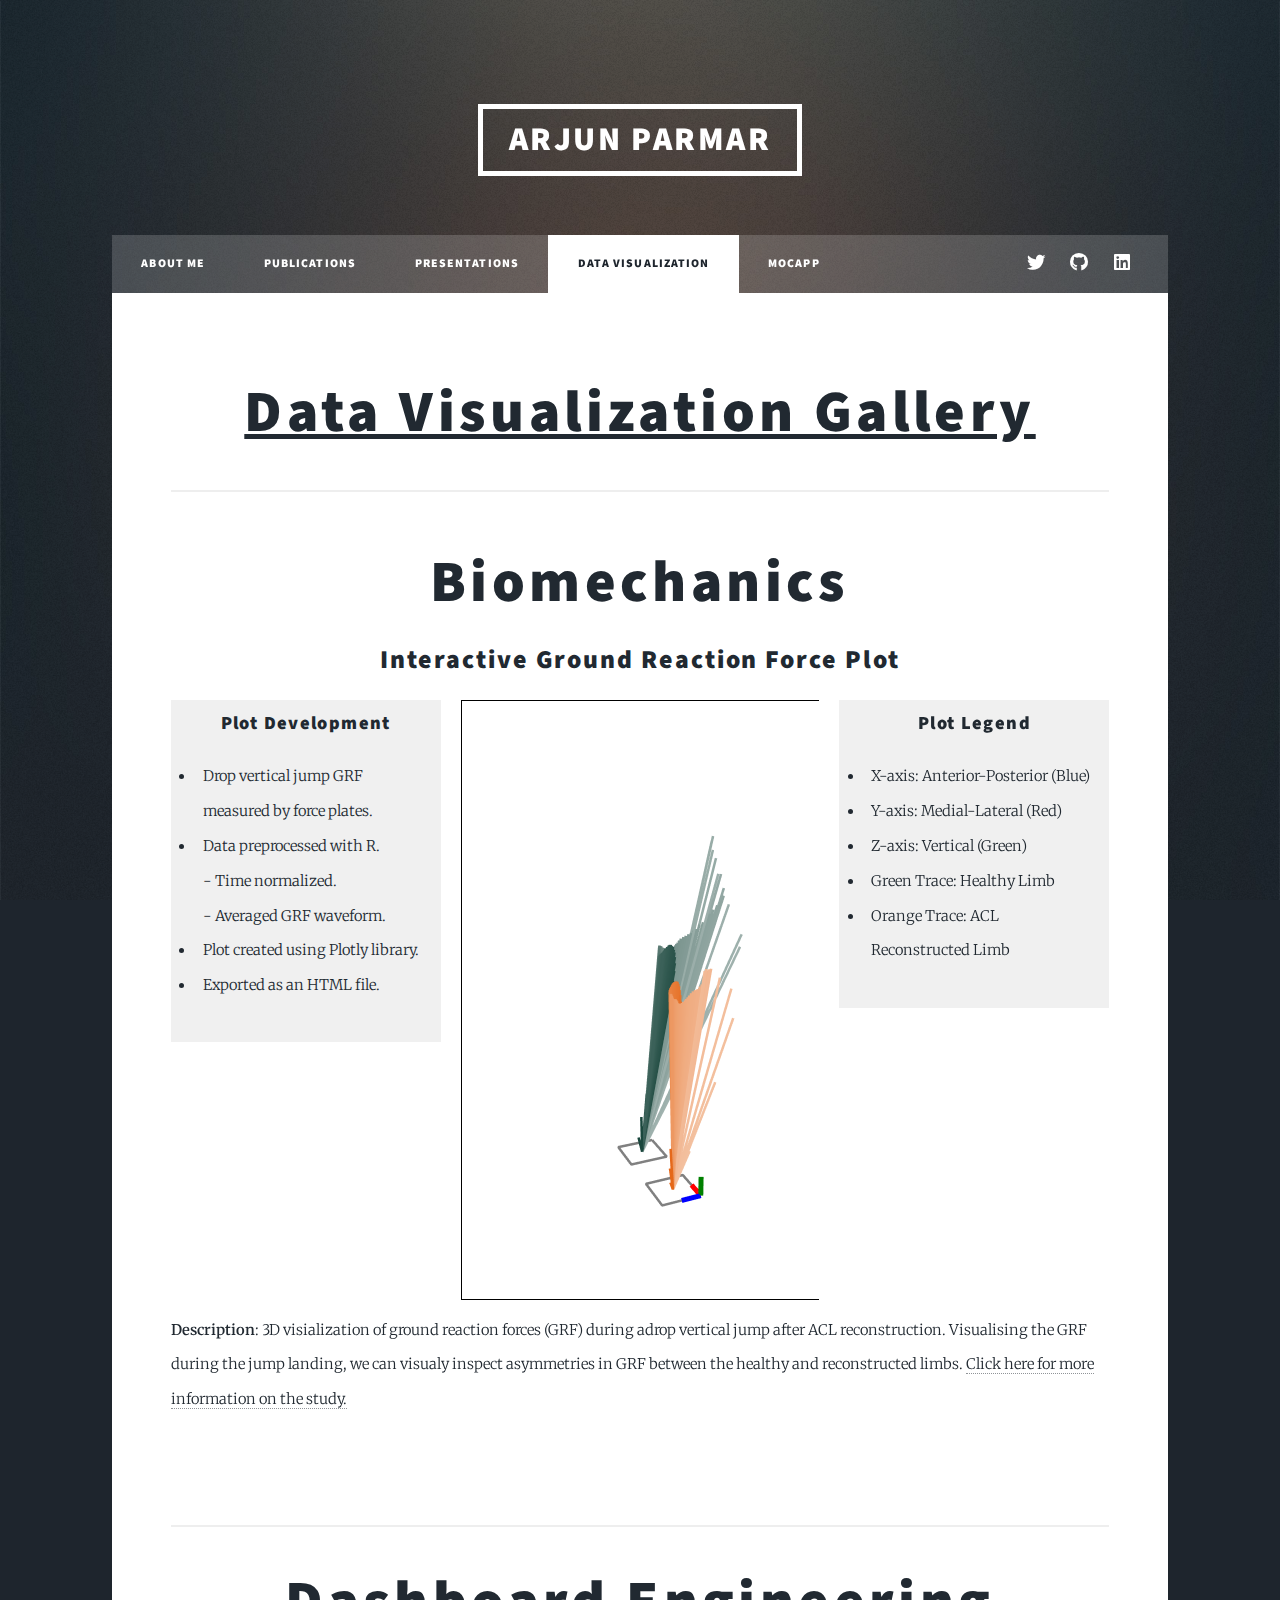
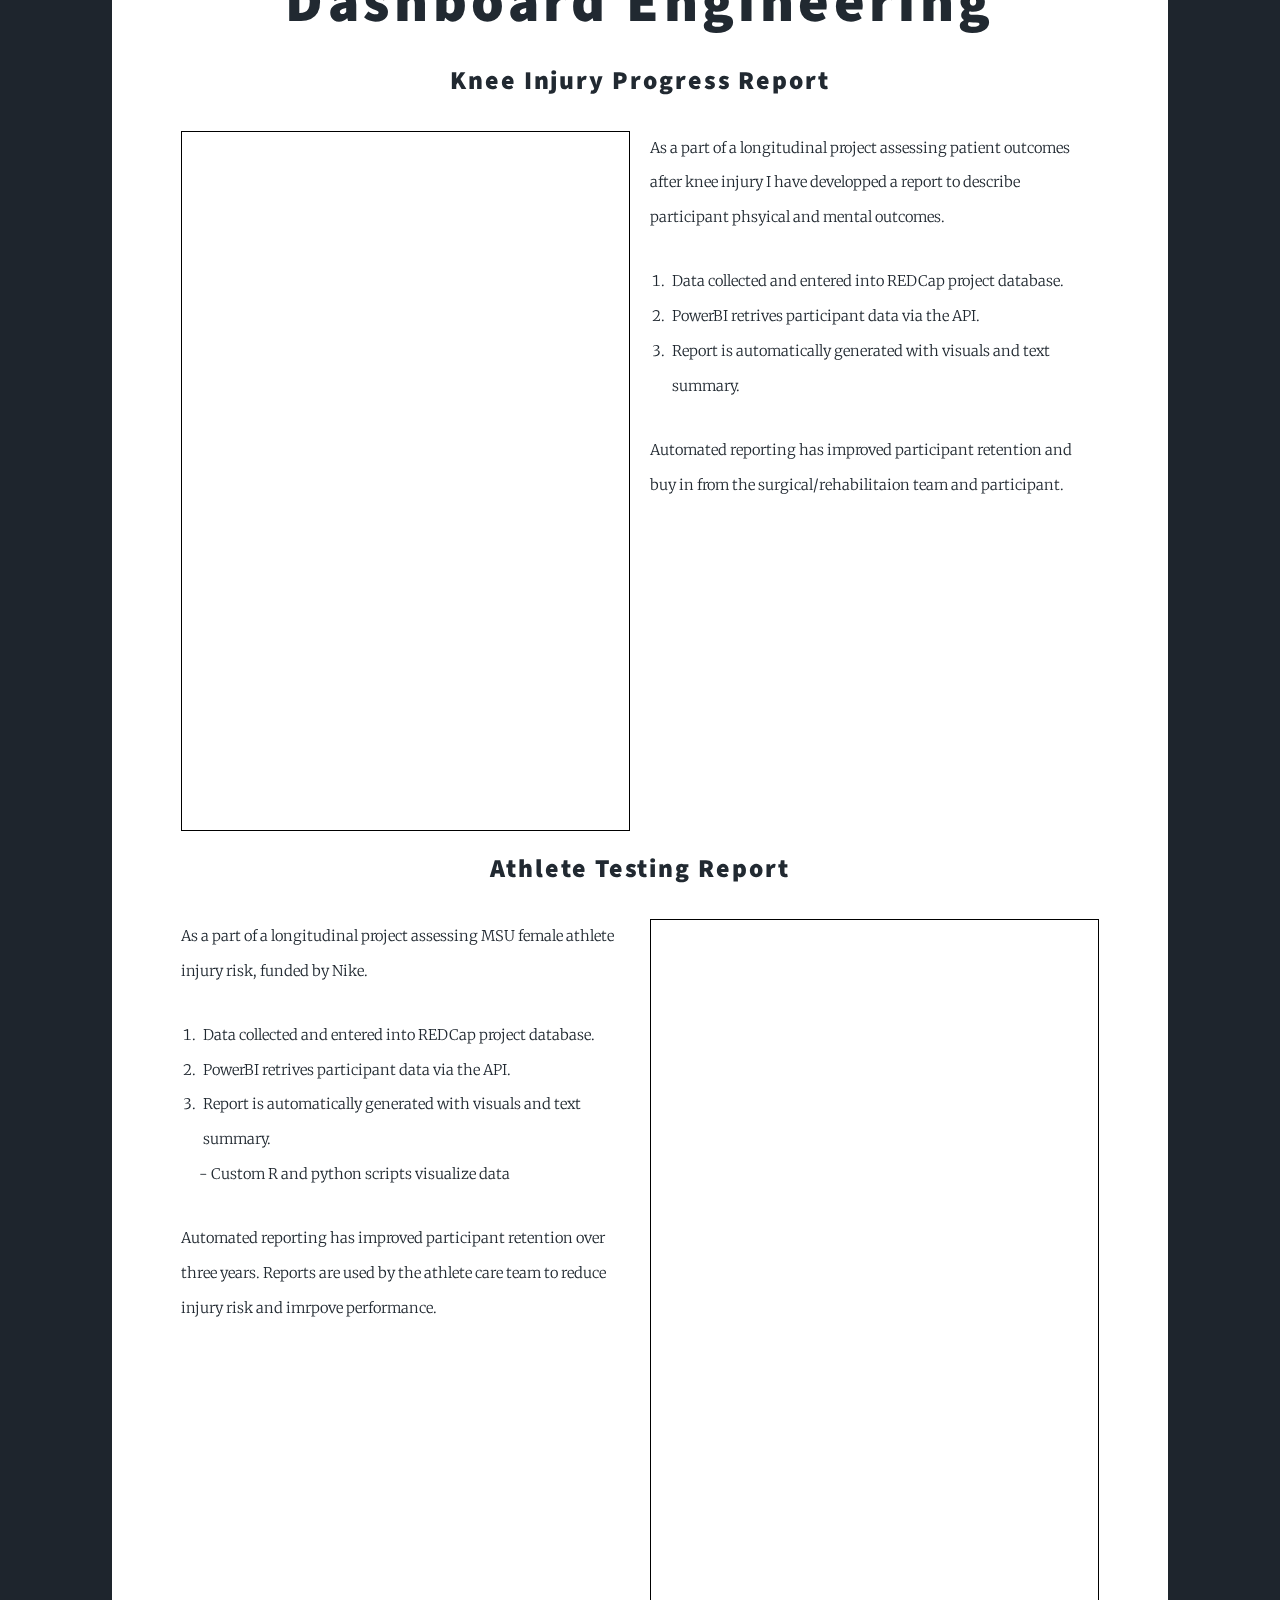
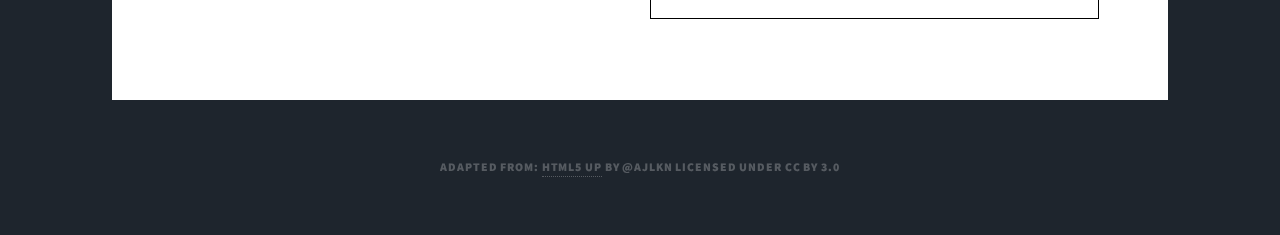
==== datavis.html @ 2820d037 "initial commit" ====
<!DOCTYPE HTML>
<!--
	Massively by HTML5 UP
	html5up.net | @ajlkn
	Free for personal and commercial use under the CCA 3.0 license (html5up.net/license)
-->
<html>

<head>
    <title>Arjun Parmar, BA</title>
    <meta charset="utf-8" />
    <meta name="viewport" content="width=device-width, initial-scale=1, user-scalable=no" />
    <link rel="stylesheet" href="assets/css/main.css" />
    <noscript>
        <link rel="stylesheet" href="assets/css/noscript.css" />
    </noscript>
</head>

<body class="is-preload">

    <!-- Wrapper -->
    <div id="wrapper" class="fade-in">

        <!-- Header -->
        <header id="header">
            <a href="index.html" class="logo">Arjun Parmar</a>
        </header>

        <!-- Nav -->
        <nav id="nav">
            <ul class="links">
                <li><a href="index.html">About Me</a></li>
                <li><a href="Publications.html">Publications</a></li>
                <li><a href="presentations.html">Presentations</a></li>
                <li class="active"><a href="datavis.html">Data Visualization</a></li>
                <li><a href="MocAPP.html">MoCAPP</a></li>
            </ul>
            <ul class="icons">
                <li><a href="https://x.com/@Ajparmar_" class="icon brands alt fa-twitter"><span
                            class="label">Twitter</span></a></li>
                <li><a href="https://github.com/ajparm" class="icon brands alt fa-github"><span
                            class="label">GitHub</span></a></li>
                <li><a href="https://linkedin.com/in/arjunparmar9" class="icon brands alt fa-linkedin"><span
                            class="label">LinkedIn</span></a></li>

            </ul>
        </nav>

        <!-- Main -->
        <div id="main">
            <!-- Post -->
            <section class="post">
                <header class="major">
                    <h1><u>Data Visualization Gallery</u></h1>
                    <hr>
                </header>

                <div style="text-align: center;">
                    <h1>Biomechanics</h1>
                </div>

                <div style="text-align: center;">
                    <h2> Interactive Ground Reaction Force Plot</h2>
                </div>
                <div style="display: flex; justify-content: space-between; align-items: flex-start; gap: 20px;">
                    <!-- Left Column: Plot Specifics -->
                    <div style="width: 30%; padding: 10px; background-color: #f0f0f0; box-sizing: border-box;">
                        <div style="text-align: center;">
                            <h3>Plot Development</h3>
                        </div>
                        <ul>
                            <li>Drop vertical jump GRF measured by force plates.</li>
                            <li>
                                Data preprocessed with R. <br>
                                - Time normalized.<br>
                                - Averaged GRF waveform.
                            </li>
                            <li>Plot created using Plotly library.</li>
                            <li>Exported as an HTML file.</li>
                        </ul>
                    </div>
                    <!-- Center Column: Plot -->
                    <div style="width: 40%; padding: 0px; box-sizing: border-box;">
                        <iframe src="plots/3dplot.html"
                            style="width: 100%; height: 600px; border: 1px solid black;"></iframe>
                    </div>
                    <!-- Right Column: Plot Description -->
                    <div style="width: 30%; padding: 10px; background-color: #f0f0f0; box-sizing: border-box;">
                        <div style="text-align: center;">
                            <h3>Plot Legend</h3>
                        </div>
                        <ul>
                            <li> X-axis: Anterior-Posterior (Blue)</li>
                            <li> Y-axis: Medial-Lateral (Red)</li>
                            <li> Z-axis: Vertical (Green)</li>
                            <li> Green Trace: Healthy Limb</li>
                            <li> Orange Trace: ACL Reconstructed Limb</li>
                        </ul>
                    </div>
                </div>
                <p><b>Description</b>: 3D visialization of ground reaction forces (GRF) during adrop vertical jump after
                    ACL reconstruction.
                    Visualising the GRF during the jump landing, we can visualy inspect asymmetries in GRF between the
                    healthy and reconstructed limbs.
                    <a href="presentations.html#3D_GRF">Click here for more information on the study.</a>
                </p>
                <br>


                <hr>
                <div style="text-align: center;">
                    <h1>Dashboard Engineering</h1>
                </div>

                <div style="text-align: center;">
                    <h2> Knee Injury Progress Report</h2>
                </div>
                <div style="display: flex; justify-content: space-between; align-items: flex-start; margin-top: 20px;">
                    <!-- Left: Embedded PDF -->
                    <div style="width: 50%; padding: 10px; box-sizing: border-box;">
                        <iframe src="files/PRO Report.pdf"
                            style="width: 100%; height: 700px; border: 1px solid black;">
                        </iframe>
                    </div>
                    <!-- Right: Placeholder for additional content -->
                    <div style="width: 50%; padding: 10px; box-sizing: border-box;">
                        <!-- Add content for the right side if needed -->
                        <p>As a part of a longitudinal project assessing patient outcomes after knee injury I have
                            developped a report to describe participant phsyical and mental outcomes.
                            <br>
                        <ol>
                            <li>Data collected and entered into REDCap project database.</li>
                            <li>PowerBI retrives participant data via the API.</li>
                            <li>Report is automatically generated with visuals and text summary.</li>
                        </ol>
                        Automated reporting has improved participant retention and buy in from the
                        surgical/rehabilitaion team and participant.
                        </p>
                    </div>
                </div>

                <div style="text-align: center;">
                    <h2> Athlete Testing Report</h2>
                </div>
                <div style="display: flex; justify-content: space-between; align-items: flex-start; margin-top: 20px;">
                    <!-- Left: Placeholder for additional content -->
                    <div style="width: 50%; padding: 10px; box-sizing: border-box;">
                        <!-- Add content for the right side if needed -->
                        <p>As a part of a longitudinal project assessing MSU female athlete injury risk, funded by Nike.
                            <br>
                        <ol>
                            <li>Data collected and entered into REDCap project database.</li>
                            <li>PowerBI retrives participant data via the API.</li>
                            <li>Report is automatically generated with visuals and text summary.</li>
                            - Custom R and python scripts visualize data
                        </ol>
                        Automated reporting has improved participant retention over three years. Reports are used by the
                        athlete care team to reduce injury risk and imrpove performance.
                        </p>
                    </div>
                    <!-- Right: Embedded PDF -->
                    <div style="width: 50%; padding: 10px; box-sizing: border-box;">
                        <iframe src="files/Nike Report.pdf"
                            style="width: 100%; height: 700px; border: 1px solid black;">
                        </iframe>
                    </div>
                </div>

            </section>
        </div>



        <!-- Copyright -->
        <div id="copyright">
            <ul>
                <li>Adapted from: <a href="https://html5up.net">HTML5 UP</a> by @ajlkn Licensed under CC BY 3.0</li>
            </ul>
        </div>

    </div>

    <!-- Scripts -->
    <script src="assets/js/jquery.min.js"></script>
    <script src="assets/js/jquery.scrollex.min.js"></script>
    <script src="assets/js/jquery.scrolly.min.js"></script>
    <script src="assets/js/browser.min.js"></script>
    <script src="assets/js/breakpoints.min.js"></script>
    <script src="assets/js/util.js"></script>
    <script src="assets/js/main.js"></script>

</body>

</html>
---- assets/css/main.css ----
@import url(fontawesome-all.min.css);
@import url("https://fonts.googleapis.com/css?family=Merriweather:300,700,300italic,700italic|Source+Sans+Pro:900");

/*
	Massively by HTML5 UP
	html5up.net | @ajlkn
	Free for personal and commercial use under the CCA 3.0 license (html5up.net/license)
*/

html, body, div, span, applet, object,
iframe, h1, h2, h3, h4, h5, h6, p, blockquote,
pre, a, abbr, acronym, address, big, cite,
code, del, dfn, em, img, ins, kbd, q, s, samp,
small, strike, strong, sub, sup, tt, var, b,
u, i, center, dl, dt, dd, ol, ul, li, fieldset,
form, label, legend, table, caption, tbody,
tfoot, thead, tr, th, td, article, aside,
canvas, details, embed, figure, figcaption,
footer, header, hgroup, menu, nav, output, ruby,
section, summary, time, mark, audio, video {
	margin: 0;
	padding: 0;
	border: 0;
	font-size: 100%;
	font: inherit;
	vertical-align: baseline;}

article, aside, details, figcaption, figure,
footer, header, hgroup, menu, nav, section {
	display: block;}

body {
	line-height: 1;
}

ol, ul {
	list-style: none;
}

blockquote, q {
	quotes: none;
}

	blockquote:before, blockquote:after, q:before, q:after {
		content: '';
		content: none;
	}

table {
	border-collapse: collapse;
	border-spacing: 0;
}

body {
	-webkit-text-size-adjust: none;
}

mark {
	background-color: transparent;
	color: inherit;
}

input::-moz-focus-inner {
	border: 0;
	padding: 0;
}

input, select, textarea {
	-moz-appearance: none;
	-webkit-appearance: none;
	-ms-appearance: none;
	appearance: none;
}

/* Basic */

	@-ms-viewport {
		width: device-width;
	}

	body {
		-ms-overflow-style: scrollbar;
	}

	@media screen and (max-width: 480px) {

		html, body {
			min-width: 320px;
		}

	}

	html {
		box-sizing: border-box;
	}

	*, *:before, *:after {
		box-sizing: inherit;
	}

	body {
		background-color: #1e252d;
	}

		body.is-preload *, body.is-preload *:before, body.is-preload *:after {
			-moz-animation: none !important;
			-webkit-animation: none !important;
			-ms-animation: none !important;
			animation: none !important;
			-moz-transition: none !important;
			-webkit-transition: none !important;
			-ms-transition: none !important;
			transition: none !important;
		}

/* Type */

	html {
		font-size: 16pt;
	}

		@media screen and (max-width: 1680px) {

			html {
				font-size: 12pt;
			}

		}

		@media screen and (max-width: 1280px) {

			html {
				font-size: 11pt;
			}

		}

		@media screen and (max-width: 360px) {

			html {
				font-size: 10pt;
			}

		}

	body {
		color: #212931;
	}

	body, input, select, textarea {
		font-family: "Merriweather", Georgia, serif;
		font-weight: 300;
		font-size: 1rem;
		line-height: 2.375;
	}

	a {
		-moz-transition: color 0.2s ease-in-out, background-color 0.2s ease-in-out, border-color 0.2s ease-in-out, box-shadow 0.2s ease-in-out;
		-webkit-transition: color 0.2s ease-in-out, background-color 0.2s ease-in-out, border-color 0.2s ease-in-out, box-shadow 0.2s ease-in-out;
		-ms-transition: color 0.2s ease-in-out, background-color 0.2s ease-in-out, border-color 0.2s ease-in-out, box-shadow 0.2s ease-in-out;
		transition: color 0.2s ease-in-out, background-color 0.2s ease-in-out, border-color 0.2s ease-in-out, box-shadow 0.2s ease-in-out;
		border-bottom: dotted 1px;
		text-decoration: none;
	}

		a:hover {
			border-bottom-color: transparent;
		}

	strong, b {
		font-weight: 600;
	}

	em, i {
		font-style: italic;
	}

	p {
		text-align: left;
		margin: 0 0 2rem 0;
	}

	h1, h2, h3, h4, h5, h6 {
		font-family: "Source Sans Pro", Helvetica, sans-serif;
		font-weight: 900;
		line-height: 1.5;
		letter-spacing: 0.075em;
		/*text-transform: uppercase;*/
		margin: 0 0 1rem 0;
	}

		h1 a, h2 a, h3 a, h4 a, h5 a, h6 a {
			border-bottom: 0;
			color: inherit;
			text-decoration: none;
		}

	h1 {
		font-size: 4rem;
		line-height: 1.1;
		margin: 0 0 2rem 0;
	}

	h2 {
		font-size: 1.75rem;
		line-height: 1.3;
		margin: 0 0 1.5rem 0;
	}

	h3 {
		font-size: 1.25rem;
		margin: 0 0 1.5rem 0;
	}

	h4 {
		font-size: 1rem;
	}

	h5 {
		font-size: 0.9rem;
	}

	h6 {
		font-size: 0.8rem;
	}

	sub {
		font-size: 0.8rem;
		position: relative;
		top: 0.5rem;
	}

	sup {
		font-size: 0.8rem;
		position: relative;
		top: -0.5rem;
	}

	blockquote {
		border-left: solid 4px;
		font-style: italic;
		margin: 0 0 2rem 0;
		padding: 0.5rem 0 0.5rem 2rem;
	}

	code {
		border: solid 2px;
		font-family: "Courier New", monospace;
		font-size: 0.9rem;
		margin: 0 0.25rem;
		padding: 0.25rem 0.65rem;
	}

	pre {
		-webkit-overflow-scrolling: touch;
		font-family: "Courier New", monospace;
		font-size: 0.9rem;
		margin: 0 0 2rem 0;
	}

		pre code {
			display: block;
			line-height: 1.75;
			padding: 1rem 1.5rem;
			overflow-x: auto;
		}

	hr {
		border: 0;
		border-bottom: solid 2px;
		margin: 3rem 0;
	}

		hr.major {
			margin: 5rem 0;
		}

	.align-left {
		text-align: left;
	}

	.align-center {
		text-align: center;
	}

	.align-right {
		text-align: right;
	}

	input, select, textarea {
		color: #212931;
	}

	a {
		color: #212931;
		border-bottom-color: rgba(33, 41, 49, 0.5);
	}

		a:hover {
			border-bottom-color: transparent;
			color: #18bfef !important;
		}

	strong, b {
		color: #212931;
	}

	h1, h2, h3, h4, h5, h6 {
		color: #212931;
	}

	blockquote {
		border-left-color: #eeeeee;
	}

	code {
		background: rgba(220, 220, 220, 0.25);
		border-color: #eeeeee;
	}

	hr {
		border-bottom-color: #eeeeee;
	}

/* Row */

	.row {
		display: flex;
		flex-wrap: wrap;
		box-sizing: border-box;
		align-items: stretch;
	}

		.row > * {
			box-sizing: border-box;
		}

		.row.gtr-uniform > * > :last-child {
			margin-bottom: 0;
		}

		.row.aln-left {
			justify-content: flex-start;
		}

		.row.aln-center {
			justify-content: center;
		}

		.row.aln-right {
			justify-content: flex-end;
		}

		.row.aln-top {
			align-items: flex-start;
		}

		.row.aln-middle {
			align-items: center;
		}

		.row.aln-bottom {
			align-items: flex-end;
		}

		.row > .imp {
			order: -1;
		}

		.row > .col-1 {
			width: 8.33333%;
		}

		.row > .off-1 {
			margin-left: 8.33333%;
		}

		.row > .col-2 {
			width: 16.66667%;
		}

		.row > .off-2 {
			margin-left: 16.66667%;
		}

		.row > .col-3 {
			width: 25%;
		}

		.row > .off-3 {
			margin-left: 25%;
		}

		.row > .col-4 {
			width: 33.33333%;
		}

		.row > .off-4 {
			margin-left: 33.33333%;
		}

		.row > .col-5 {
			width: 41.66667%;
		}

		.row > .off-5 {
			margin-left: 41.66667%;
		}

		.row > .col-6 {
			width: 50%;
		}

		.row > .off-6 {
			margin-left: 50%;
		}

		.row > .col-7 {
			width: 58.33333%;
		}

		.row > .off-7 {
			margin-left: 58.33333%;
		}

		.row > .col-8 {
			width: 66.66667%;
		}

		.row > .off-8 {
			margin-left: 66.66667%;
		}

		.row > .col-9 {
			width: 75%;
		}

		.row > .off-9 {
			margin-left: 75%;
		}

		.row > .col-10 {
			width: 83.33333%;
		}

		.row > .off-10 {
			margin-left: 83.33333%;
		}

		.row > .col-11 {
			width: 91.66667%;
		}

		.row > .off-11 {
			margin-left: 91.66667%;
		}

		.row > .col-12 {
			width: 100%;
		}

		.row > .off-12 {
			margin-left: 100%;
		}

		.row.gtr-0 {
			margin-top: 0;
			margin-left: 0rem;
		}

			.row.gtr-0 > * {
				padding: 0 0 0 0rem;
			}

			.row.gtr-0.gtr-uniform {
				margin-top: 0rem;
			}

				.row.gtr-0.gtr-uniform > * {
					padding-top: 0rem;
				}

		.row.gtr-25 {
			margin-top: 0;
			margin-left: -0.375rem;
		}

			.row.gtr-25 > * {
				padding: 0 0 0 0.375rem;
			}

			.row.gtr-25.gtr-uniform {
				margin-top: -0.375rem;
			}

				.row.gtr-25.gtr-uniform > * {
					padding-top: 0.375rem;
				}

		.row.gtr-50 {
			margin-top: 0;
			margin-left: -0.75rem;
		}

			.row.gtr-50 > * {
				padding: 0 0 0 0.75rem;
			}

			.row.gtr-50.gtr-uniform {
				margin-top: -0.75rem;
			}

				.row.gtr-50.gtr-uniform > * {
					padding-top: 0.75rem;
				}

		.row {
			margin-top: 0;
			margin-left: -1.5rem;
		}

			.row > * {
				padding: 0 0 0 1.5rem;
			}

			.row.gtr-uniform {
				margin-top: -1.5rem;
			}

				.row.gtr-uniform > * {
					padding-top: 1.5rem;
				}

		.row.gtr-150 {
			margin-top: 0;
			margin-left: -2.25rem;
		}

			.row.gtr-150 > * {
				padding: 0 0 0 2.25rem;
			}

			.row.gtr-150.gtr-uniform {
				margin-top: -2.25rem;
			}

				.row.gtr-150.gtr-uniform > * {
					padding-top: 2.25rem;
				}

		.row.gtr-200 {
			margin-top: 0;
			margin-left: -3rem;
		}

			.row.gtr-200 > * {
				padding: 0 0 0 3rem;
			}

			.row.gtr-200.gtr-uniform {
				margin-top: -3rem;
			}

				.row.gtr-200.gtr-uniform > * {
					padding-top: 3rem;
				}

		@media screen and (max-width: 1680px) {

			.row {
				display: flex;
				flex-wrap: wrap;
				box-sizing: border-box;
				align-items: stretch;
			}

				.row > * {
					box-sizing: border-box;
				}

				.row.gtr-uniform > * > :last-child {
					margin-bottom: 0;
				}

				.row.aln-left {
					justify-content: flex-start;
				}

				.row.aln-center {
					justify-content: center;
				}

				.row.aln-right {
					justify-content: flex-end;
				}

				.row.aln-top {
					align-items: flex-start;
				}

				.row.aln-middle {
					align-items: center;
				}

				.row.aln-bottom {
					align-items: flex-end;
				}

				.row > .imp-xlarge {
					order: -1;
				}

				.row > .col-1-xlarge {
					width: 8.33333%;
				}

				.row > .off-1-xlarge {
					margin-left: 8.33333%;
				}

				.row > .col-2-xlarge {
					width: 16.66667%;
				}

				.row > .off-2-xlarge {
					margin-left: 16.66667%;
				}

				.row > .col-3-xlarge {
					width: 25%;
				}

				.row > .off-3-xlarge {
					margin-left: 25%;
				}

				.row > .col-4-xlarge {
					width: 33.33333%;
				}

				.row > .off-4-xlarge {
					margin-left: 33.33333%;
				}

				.row > .col-5-xlarge {
					width: 41.66667%;
				}

				.row > .off-5-xlarge {
					margin-left: 41.66667%;
				}

				.row > .col-6-xlarge {
					width: 50%;
				}

				.row > .off-6-xlarge {
					margin-left: 50%;
				}

				.row > .col-7-xlarge {
					width: 58.33333%;
				}

				.row > .off-7-xlarge {
					margin-left: 58.33333%;
				}

				.row > .col-8-xlarge {
					width: 66.66667%;
				}

				.row > .off-8-xlarge {
					margin-left: 66.66667%;
				}

				.row > .col-9-xlarge {
					width: 75%;
				}

				.row > .off-9-xlarge {
					margin-left: 75%;
				}

				.row > .col-10-xlarge {
					width: 83.33333%;
				}

				.row > .off-10-xlarge {
					margin-left: 83.33333%;
				}

				.row > .col-11-xlarge {
					width: 91.66667%;
				}

				.row > .off-11-xlarge {
					margin-left: 91.66667%;
				}

				.row > .col-12-xlarge {
					width: 100%;
				}

				.row > .off-12-xlarge {
					margin-left: 100%;
				}

				.row.gtr-0 {
					margin-top: 0;
					margin-left: 0rem;
				}

					.row.gtr-0 > * {
						padding: 0 0 0 0rem;
					}

					.row.gtr-0.gtr-uniform {
						margin-top: 0rem;
					}

						.row.gtr-0.gtr-uniform > * {
							padding-top: 0rem;
						}

				.row.gtr-25 {
					margin-top: 0;
					margin-left: -0.375rem;
				}

					.row.gtr-25 > * {
						padding: 0 0 0 0.375rem;
					}

					.row.gtr-25.gtr-uniform {
						margin-top: -0.375rem;
					}

						.row.gtr-25.gtr-uniform > * {
							padding-top: 0.375rem;
						}

				.row.gtr-50 {
					margin-top: 0;
					margin-left: -0.75rem;
				}

					.row.gtr-50 > * {
						padding: 0 0 0 0.75rem;
					}

					.row.gtr-50.gtr-uniform {
						margin-top: -0.75rem;
					}

						.row.gtr-50.gtr-uniform > * {
							padding-top: 0.75rem;
						}

				.row {
					margin-top: 0;
					margin-left: -1.5rem;
				}

					.row > * {
						padding: 0 0 0 1.5rem;
					}

					.row.gtr-uniform {
						margin-top: -1.5rem;
					}

						.row.gtr-uniform > * {
							padding-top: 1.5rem;
						}

				.row.gtr-150 {
					margin-top: 0;
					margin-left: -2.25rem;
				}

					.row.gtr-150 > * {
						padding: 0 0 0 2.25rem;
					}

					.row.gtr-150.gtr-uniform {
						margin-top: -2.25rem;
					}

						.row.gtr-150.gtr-uniform > * {
							padding-top: 2.25rem;
						}

				.row.gtr-200 {
					margin-top: 0;
					margin-left: -3rem;
				}

					.row.gtr-200 > * {
						padding: 0 0 0 3rem;
					}

					.row.gtr-200.gtr-uniform {
						margin-top: -3rem;
					}

						.row.gtr-200.gtr-uniform > * {
							padding-top: 3rem;
						}

		}

		@media screen and (max-width: 1280px) {

			.row {
				display: flex;
				flex-wrap: wrap;
				box-sizing: border-box;
				align-items: stretch;
			}

				.row > * {
					box-sizing: border-box;
				}

				.row.gtr-uniform > * > :last-child {
					margin-bottom: 0;
				}

				.row.aln-left {
					justify-content: flex-start;
				}

				.row.aln-center {
					justify-content: center;
				}

				.row.aln-right {
					justify-content: flex-end;
				}

				.row.aln-top {
					align-items: flex-start;
				}

				.row.aln-middle {
					align-items: center;
				}

				.row.aln-bottom {
					align-items: flex-end;
				}

				.row > .imp-large {
					order: -1;
				}

				.row > .col-1-large {
					width: 8.33333%;
				}

				.row > .off-1-large {
					margin-left: 8.33333%;
				}

				.row > .col-2-large {
					width: 16.66667%;
				}

				.row > .off-2-large {
					margin-left: 16.66667%;
				}

				.row > .col-3-large {
					width: 25%;
				}

				.row > .off-3-large {
					margin-left: 25%;
				}

				.row > .col-4-large {
					width: 33.33333%;
				}

				.row > .off-4-large {
					margin-left: 33.33333%;
				}

				.row > .col-5-large {
					width: 41.66667%;
				}

				.row > .off-5-large {
					margin-left: 41.66667%;
				}

				.row > .col-6-large {
					width: 50%;
				}

				.row > .off-6-large {
					margin-left: 50%;
				}

				.row > .col-7-large {
					width: 58.33333%;
				}

				.row > .off-7-large {
					margin-left: 58.33333%;
				}

				.row > .col-8-large {
					width: 66.66667%;
				}

				.row > .off-8-large {
					margin-left: 66.66667%;
				}

				.row > .col-9-large {
					width: 75%;
				}

				.row > .off-9-large {
					margin-left: 75%;
				}

				.row > .col-10-large {
					width: 83.33333%;
				}

				.row > .off-10-large {
					margin-left: 83.33333%;
				}

				.row > .col-11-large {
					width: 91.66667%;
				}

				.row > .off-11-large {
					margin-left: 91.66667%;
				}

				.row > .col-12-large {
					width: 100%;
				}

				.row > .off-12-large {
					margin-left: 100%;
				}

				.row.gtr-0 {
					margin-top: 0;
					margin-left: 0rem;
				}

					.row.gtr-0 > * {
						padding: 0 0 0 0rem;
					}

					.row.gtr-0.gtr-uniform {
						margin-top: 0rem;
					}

						.row.gtr-0.gtr-uniform > * {
							padding-top: 0rem;
						}

				.row.gtr-25 {
					margin-top: 0;
					margin-left: -0.375rem;
				}

					.row.gtr-25 > * {
						padding: 0 0 0 0.375rem;
					}

					.row.gtr-25.gtr-uniform {
						margin-top: -0.375rem;
					}

						.row.gtr-25.gtr-uniform > * {
							padding-top: 0.375rem;
						}

				.row.gtr-50 {
					margin-top: 0;
					margin-left: -0.75rem;
				}

					.row.gtr-50 > * {
						padding: 0 0 0 0.75rem;
					}

					.row.gtr-50.gtr-uniform {
						margin-top: -0.75rem;
					}

						.row.gtr-50.gtr-uniform > * {
							padding-top: 0.75rem;
						}

				.row {
					margin-top: 0;
					margin-left: -1.5rem;
				}

					.row > * {
						padding: 0 0 0 1.5rem;
					}

					.row.gtr-uniform {
						margin-top: -1.5rem;
					}

						.row.gtr-uniform > * {
							padding-top: 1.5rem;
						}

				.row.gtr-150 {
					margin-top: 0;
					margin-left: -2.25rem;
				}

					.row.gtr-150 > * {
						padding: 0 0 0 2.25rem;
					}

					.row.gtr-150.gtr-uniform {
						margin-top: -2.25rem;
					}

						.row.gtr-150.gtr-uniform > * {
							padding-top: 2.25rem;
						}

				.row.gtr-200 {
					margin-top: 0;
					margin-left: -3rem;
				}

					.row.gtr-200 > * {
						padding: 0 0 0 3rem;
					}

					.row.gtr-200.gtr-uniform {
						margin-top: -3rem;
					}

						.row.gtr-200.gtr-uniform > * {
							padding-top: 3rem;
						}

		}

		@media screen and (max-width: 980px) {

			.row {
				display: flex;
				flex-wrap: wrap;
				box-sizing: border-box;
				align-items: stretch;
			}

				.row > * {
					box-sizing: border-box;
				}

				.row.gtr-uniform > * > :last-child {
					margin-bottom: 0;
				}

				.row.aln-left {
					justify-content: flex-start;
				}

				.row.aln-center {
					justify-content: center;
				}

				.row.aln-right {
					justify-content: flex-end;
				}

				.row.aln-top {
					align-items: flex-start;
				}

				.row.aln-middle {
					align-items: center;
				}

				.row.aln-bottom {
					align-items: flex-end;
				}

				.row > .imp-medium {
					order: -1;
				}

				.row > .col-1-medium {
					width: 8.33333%;
				}

				.row > .off-1-medium {
					margin-left: 8.33333%;
				}

				.row > .col-2-medium {
					width: 16.66667%;
				}

				.row > .off-2-medium {
					margin-left: 16.66667%;
				}

				.row > .col-3-medium {
					width: 25%;
				}

				.row > .off-3-medium {
					margin-left: 25%;
				}

				.row > .col-4-medium {
					width: 33.33333%;
				}

				.row > .off-4-medium {
					margin-left: 33.33333%;
				}

				.row > .col-5-medium {
					width: 41.66667%;
				}

				.row > .off-5-medium {
					margin-left: 41.66667%;
				}

				.row > .col-6-medium {
					width: 50%;
				}

				.row > .off-6-medium {
					margin-left: 50%;
				}

				.row > .col-7-medium {
					width: 58.33333%;
				}

				.row > .off-7-medium {
					margin-left: 58.33333%;
				}

				.row > .col-8-medium {
					width: 66.66667%;
				}

				.row > .off-8-medium {
					margin-left: 66.66667%;
				}

				.row > .col-9-medium {
					width: 75%;
				}

				.row > .off-9-medium {
					margin-left: 75%;
				}

				.row > .col-10-medium {
					width: 83.33333%;
				}

				.row > .off-10-medium {
					margin-left: 83.33333%;
				}

				.row > .col-11-medium {
					width: 91.66667%;
				}

				.row > .off-11-medium {
					margin-left: 91.66667%;
				}

				.row > .col-12-medium {
					width: 100%;
				}

				.row > .off-12-medium {
					margin-left: 100%;
				}

				.row.gtr-0 {
					margin-top: 0;
					margin-left: 0rem;
				}

					.row.gtr-0 > * {
						padding: 0 0 0 0rem;
					}

					.row.gtr-0.gtr-uniform {
						margin-top: 0rem;
					}

						.row.gtr-0.gtr-uniform > * {
							padding-top: 0rem;
						}

				.row.gtr-25 {
					margin-top: 0;
					margin-left: -0.375rem;
				}

					.row.gtr-25 > * {
						padding: 0 0 0 0.375rem;
					}

					.row.gtr-25.gtr-uniform {
						margin-top: -0.375rem;
					}

						.row.gtr-25.gtr-uniform > * {
							padding-top: 0.375rem;
						}

				.row.gtr-50 {
					margin-top: 0;
					margin-left: -0.75rem;
				}

					.row.gtr-50 > * {
						padding: 0 0 0 0.75rem;
					}

					.row.gtr-50.gtr-uniform {
						margin-top: -0.75rem;
					}

						.row.gtr-50.gtr-uniform > * {
							padding-top: 0.75rem;
						}

				.row {
					margin-top: 0;
					margin-left: -1.5rem;
				}

					.row > * {
						padding: 0 0 0 1.5rem;
					}

					.row.gtr-uniform {
						margin-top: -1.5rem;
					}

						.row.gtr-uniform > * {
							padding-top: 1.5rem;
						}

				.row.gtr-150 {
					margin-top: 0;
					margin-left: -2.25rem;
				}

					.row.gtr-150 > * {
						padding: 0 0 0 2.25rem;
					}

					.row.gtr-150.gtr-uniform {
						margin-top: -2.25rem;
					}

						.row.gtr-150.gtr-uniform > * {
							padding-top: 2.25rem;
						}

				.row.gtr-200 {
					margin-top: 0;
					margin-left: -3rem;
				}

					.row.gtr-200 > * {
						padding: 0 0 0 3rem;
					}

					.row.gtr-200.gtr-uniform {
						margin-top: -3rem;
					}

						.row.gtr-200.gtr-uniform > * {
							padding-top: 3rem;
						}

		}

		@media screen and (max-width: 736px) {

			.row {
				display: flex;
				flex-wrap: wrap;
				box-sizing: border-box;
				align-items: stretch;
			}

				.row > * {
					box-sizing: border-box;
				}

				.row.gtr-uniform > * > :last-child {
					margin-bottom: 0;
				}

				.row.aln-left {
					justify-content: flex-start;
				}

				.row.aln-center {
					justify-content: center;
				}

				.row.aln-right {
					justify-content: flex-end;
				}

				.row.aln-top {
					align-items: flex-start;
				}

				.row.aln-middle {
					align-items: center;
				}

				.row.aln-bottom {
					align-items: flex-end;
				}

				.row > .imp-small {
					order: -1;
				}

				.row > .col-1-small {
					width: 8.33333%;
				}

				.row > .off-1-small {
					margin-left: 8.33333%;
				}

				.row > .col-2-small {
					width: 16.66667%;
				}

				.row > .off-2-small {
					margin-left: 16.66667%;
				}

				.row > .col-3-small {
					width: 25%;
				}

				.row > .off-3-small {
					margin-left: 25%;
				}

				.row > .col-4-small {
					width: 33.33333%;
				}

				.row > .off-4-small {
					margin-left: 33.33333%;
				}

				.row > .col-5-small {
					width: 41.66667%;
				}

				.row > .off-5-small {
					margin-left: 41.66667%;
				}

				.row > .col-6-small {
					width: 50%;
				}

				.row > .off-6-small {
					margin-left: 50%;
				}

				.row > .col-7-small {
					width: 58.33333%;
				}

				.row > .off-7-small {
					margin-left: 58.33333%;
				}

				.row > .col-8-small {
					width: 66.66667%;
				}

				.row > .off-8-small {
					margin-left: 66.66667%;
				}

				.row > .col-9-small {
					width: 75%;
				}

				.row > .off-9-small {
					margin-left: 75%;
				}

				.row > .col-10-small {
					width: 83.33333%;
				}

				.row > .off-10-small {
					margin-left: 83.33333%;
				}

				.row > .col-11-small {
					width: 91.66667%;
				}

				.row > .off-11-small {
					margin-left: 91.66667%;
				}

				.row > .col-12-small {
					width: 100%;
				}

				.row > .off-12-small {
					margin-left: 100%;
				}

				.row.gtr-0 {
					margin-top: 0;
					margin-left: 0rem;
				}

					.row.gtr-0 > * {
						padding: 0 0 0 0rem;
					}

					.row.gtr-0.gtr-uniform {
						margin-top: 0rem;
					}

						.row.gtr-0.gtr-uniform > * {
							padding-top: 0rem;
						}

				.row.gtr-25 {
					margin-top: 0;
					margin-left: -0.375rem;
				}

					.row.gtr-25 > * {
						padding: 0 0 0 0.375rem;
					}

					.row.gtr-25.gtr-uniform {
						margin-top: -0.375rem;
					}

						.row.gtr-25.gtr-uniform > * {
							padding-top: 0.375rem;
						}

				.row.gtr-50 {
					margin-top: 0;
					margin-left: -0.75rem;
				}

					.row.gtr-50 > * {
						padding: 0 0 0 0.75rem;
					}

					.row.gtr-50.gtr-uniform {
						margin-top: -0.75rem;
					}

						.row.gtr-50.gtr-uniform > * {
							padding-top: 0.75rem;
						}

				.row {
					margin-top: 0;
					margin-left: -1.5rem;
				}

					.row > * {
						padding: 0 0 0 1.5rem;
					}

					.row.gtr-uniform {
						margin-top: -1.5rem;
					}

						.row.gtr-uniform > * {
							padding-top: 1.5rem;
						}

				.row.gtr-150 {
					margin-top: 0;
					margin-left: -2.25rem;
				}

					.row.gtr-150 > * {
						padding: 0 0 0 2.25rem;
					}

					.row.gtr-150.gtr-uniform {
						margin-top: -2.25rem;
					}

						.row.gtr-150.gtr-uniform > * {
							padding-top: 2.25rem;
						}

				.row.gtr-200 {
					margin-top: 0;
					margin-left: -3rem;
				}

					.row.gtr-200 > * {
						padding: 0 0 0 3rem;
					}

					.row.gtr-200.gtr-uniform {
						margin-top: -3rem;
					}

						.row.gtr-200.gtr-uniform > * {
							padding-top: 3rem;
						}

		}

		@media screen and (max-width: 480px) {

			.row {
				display: flex;
				flex-wrap: wrap;
				box-sizing: border-box;
				align-items: stretch;
			}

				.row > * {
					box-sizing: border-box;
				}

				.row.gtr-uniform > * > :last-child {
					margin-bottom: 0;
				}

				.row.aln-left {
					justify-content: flex-start;
				}

				.row.aln-center {
					justify-content: center;
				}

				.row.aln-right {
					justify-content: flex-end;
				}

				.row.aln-top {
					align-items: flex-start;
				}

				.row.aln-middle {
					align-items: center;
				}

				.row.aln-bottom {
					align-items: flex-end;
				}

				.row > .imp-xsmall {
					order: -1;
				}

				.row > .col-1-xsmall {
					width: 8.33333%;
				}

				.row > .off-1-xsmall {
					margin-left: 8.33333%;
				}

				.row > .col-2-xsmall {
					width: 16.66667%;
				}

				.row > .off-2-xsmall {
					margin-left: 16.66667%;
				}

				.row > .col-3-xsmall {
					width: 25%;
				}

				.row > .off-3-xsmall {
					margin-left: 25%;
				}

				.row > .col-4-xsmall {
					width: 33.33333%;
				}

				.row > .off-4-xsmall {
					margin-left: 33.33333%;
				}

				.row > .col-5-xsmall {
					width: 41.66667%;
				}

				.row > .off-5-xsmall {
					margin-left: 41.66667%;
				}

				.row > .col-6-xsmall {
					width: 50%;
				}

				.row > .off-6-xsmall {
					margin-left: 50%;
				}

				.row > .col-7-xsmall {
					width: 58.33333%;
				}

				.row > .off-7-xsmall {
					margin-left: 58.33333%;
				}

				.row > .col-8-xsmall {
					width: 66.66667%;
				}

				.row > .off-8-xsmall {
					margin-left: 66.66667%;
				}

				.row > .col-9-xsmall {
					width: 75%;
				}

				.row > .off-9-xsmall {
					margin-left: 75%;
				}

				.row > .col-10-xsmall {
					width: 83.33333%;
				}

				.row > .off-10-xsmall {
					margin-left: 83.33333%;
				}

				.row > .col-11-xsmall {
					width: 91.66667%;
				}

				.row > .off-11-xsmall {
					margin-left: 91.66667%;
				}

				.row > .col-12-xsmall {
					width: 100%;
				}

				.row > .off-12-xsmall {
					margin-left: 100%;
				}

				.row.gtr-0 {
					margin-top: 0;
					margin-left: 0rem;
				}

					.row.gtr-0 > * {
						padding: 0 0 0 0rem;
					}

					.row.gtr-0.gtr-uniform {
						margin-top: 0rem;
					}

						.row.gtr-0.gtr-uniform > * {
							padding-top: 0rem;
						}

				.row.gtr-25 {
					margin-top: 0;
					margin-left: -0.375rem;
				}

					.row.gtr-25 > * {
						padding: 0 0 0 0.375rem;
					}

					.row.gtr-25.gtr-uniform {
						margin-top: -0.375rem;
					}

						.row.gtr-25.gtr-uniform > * {
							padding-top: 0.375rem;
						}

				.row.gtr-50 {
					margin-top: 0;
					margin-left: -0.75rem;
				}

					.row.gtr-50 > * {
						padding: 0 0 0 0.75rem;
					}

					.row.gtr-50.gtr-uniform {
						margin-top: -0.75rem;
					}

						.row.gtr-50.gtr-uniform > * {
							padding-top: 0.75rem;
						}

				.row {
					margin-top: 0;
					margin-left: -1.5rem;
				}

					.row > * {
						padding: 0 0 0 1.5rem;
					}

					.row.gtr-uniform {
						margin-top: -1.5rem;
					}

						.row.gtr-uniform > * {
							padding-top: 1.5rem;
						}

				.row.gtr-150 {
					margin-top: 0;
					margin-left: -2.25rem;
				}

					.row.gtr-150 > * {
						padding: 0 0 0 2.25rem;
					}

					.row.gtr-150.gtr-uniform {
						margin-top: -2.25rem;
					}

						.row.gtr-150.gtr-uniform > * {
							padding-top: 2.25rem;
						}

				.row.gtr-200 {
					margin-top: 0;
					margin-left: -3rem;
				}

					.row.gtr-200 > * {
						padding: 0 0 0 3rem;
					}

					.row.gtr-200.gtr-uniform {
						margin-top: -3rem;
					}

						.row.gtr-200.gtr-uniform > * {
							padding-top: 3rem;
						}

		}

		@media screen and (max-width: 360px) {

			.row {
				display: flex;
				flex-wrap: wrap;
				box-sizing: border-box;
				align-items: stretch;
			}

				.row > * {
					box-sizing: border-box;
				}

				.row.gtr-uniform > * > :last-child {
					margin-bottom: 0;
				}

				.row.aln-left {
					justify-content: flex-start;
				}

				.row.aln-center {
					justify-content: center;
				}

				.row.aln-right {
					justify-content: flex-end;
				}

				.row.aln-top {
					align-items: flex-start;
				}

				.row.aln-middle {
					align-items: center;
				}

				.row.aln-bottom {
					align-items: flex-end;
				}

				.row > .imp-xxsmall {
					order: -1;
				}

				.row > .col-1-xxsmall {
					width: 8.33333%;
				}

				.row > .off-1-xxsmall {
					margin-left: 8.33333%;
				}

				.row > .col-2-xxsmall {
					width: 16.66667%;
				}

				.row > .off-2-xxsmall {
					margin-left: 16.66667%;
				}

				.row > .col-3-xxsmall {
					width: 25%;
				}

				.row > .off-3-xxsmall {
					margin-left: 25%;
				}

				.row > .col-4-xxsmall {
					width: 33.33333%;
				}

				.row > .off-4-xxsmall {
					margin-left: 33.33333%;
				}

				.row > .col-5-xxsmall {
					width: 41.66667%;
				}

				.row > .off-5-xxsmall {
					margin-left: 41.66667%;
				}

				.row > .col-6-xxsmall {
					width: 50%;
				}

				.row > .off-6-xxsmall {
					margin-left: 50%;
				}

				.row > .col-7-xxsmall {
					width: 58.33333%;
				}

				.row > .off-7-xxsmall {
					margin-left: 58.33333%;
				}

				.row > .col-8-xxsmall {
					width: 66.66667%;
				}

				.row > .off-8-xxsmall {
					margin-left: 66.66667%;
				}

				.row > .col-9-xxsmall {
					width: 75%;
				}

				.row > .off-9-xxsmall {
					margin-left: 75%;
				}

				.row > .col-10-xxsmall {
					width: 83.33333%;
				}

				.row > .off-10-xxsmall {
					margin-left: 83.33333%;
				}

				.row > .col-11-xxsmall {
					width: 91.66667%;
				}

				.row > .off-11-xxsmall {
					margin-left: 91.66667%;
				}

				.row > .col-12-xxsmall {
					width: 100%;
				}

				.row > .off-12-xxsmall {
					margin-left: 100%;
				}

				.row.gtr-0 {
					margin-top: 0;
					margin-left: 0rem;
				}

					.row.gtr-0 > * {
						padding: 0 0 0 0rem;
					}

					.row.gtr-0.gtr-uniform {
						margin-top: 0rem;
					}

						.row.gtr-0.gtr-uniform > * {
							padding-top: 0rem;
						}

				.row.gtr-25 {
					margin-top: 0;
					margin-left: -0.375rem;
				}

					.row.gtr-25 > * {
						padding: 0 0 0 0.375rem;
					}

					.row.gtr-25.gtr-uniform {
						margin-top: -0.375rem;
					}

						.row.gtr-25.gtr-uniform > * {
							padding-top: 0.375rem;
						}

				.row.gtr-50 {
					margin-top: 0;
					margin-left: -0.75rem;
				}

					.row.gtr-50 > * {
						padding: 0 0 0 0.75rem;
					}

					.row.gtr-50.gtr-uniform {
						margin-top: -0.75rem;
					}

						.row.gtr-50.gtr-uniform > * {
							padding-top: 0.75rem;
						}

				.row {
					margin-top: 0;
					margin-left: -1.5rem;
				}

					.row > * {
						padding: 0 0 0 1.5rem;
					}

					.row.gtr-uniform {
						margin-top: -1.5rem;
					}

						.row.gtr-uniform > * {
							padding-top: 1.5rem;
						}

				.row.gtr-150 {
					margin-top: 0;
					margin-left: -2.25rem;
				}

					.row.gtr-150 > * {
						padding: 0 0 0 2.25rem;
					}

					.row.gtr-150.gtr-uniform {
						margin-top: -2.25rem;
					}

						.row.gtr-150.gtr-uniform > * {
							padding-top: 2.25rem;
						}

				.row.gtr-200 {
					margin-top: 0;
					margin-left: -3rem;
				}

					.row.gtr-200 > * {
						padding: 0 0 0 3rem;
					}

					.row.gtr-200.gtr-uniform {
						margin-top: -3rem;
					}

						.row.gtr-200.gtr-uniform > * {
							padding-top: 3rem;
						}

		}

/* Box */

	.box {
		border: solid 2px;
		margin-bottom: 2rem;
		padding: 1.5rem;
	}

		.box > :last-child,
		.box > :last-child > :last-child,
		.box > :last-child > :last-child > :last-child {
			margin-bottom: 0;
		}

		.box.alt {
			border: 0;
			border-radius: 0;
			padding: 0;
		}

	.box {
		border-color: #eeeeee;
	}

/* Button */

	input[type="submit"],
	input[type="reset"],
	input[type="button"],
	button,
	.button {
		-moz-appearance: none;
		-webkit-appearance: none;
		-ms-appearance: none;
		appearance: none;
		-moz-transition: background-color 0.2s ease-in-out, box-shadow 0.2s ease-in-out, color 0.2s ease-in-out;
		-webkit-transition: background-color 0.2s ease-in-out, box-shadow 0.2s ease-in-out, color 0.2s ease-in-out;
		-ms-transition: background-color 0.2s ease-in-out, box-shadow 0.2s ease-in-out, color 0.2s ease-in-out;
		transition: background-color 0.2s ease-in-out, box-shadow 0.2s ease-in-out, color 0.2s ease-in-out;
		border: 0;
		border-radius: 0;
		cursor: pointer;
		display: inline-block;
		font-family: "Source Sans Pro", Helvetica, sans-serif;
		font-size: 0.8rem;
		font-weight: 900;
		letter-spacing: 0.075em;
		height: 3rem;
		line-height: 3rem;
		padding: 0 2rem;
		text-align: center;
		text-decoration: none;
		text-transform: uppercase;
		white-space: nowrap;
	}

		input[type="submit"].icon:before,
		input[type="reset"].icon:before,
		input[type="button"].icon:before,
		button.icon:before,
		.button.icon:before {
			margin-right: 0.5rem;
		}

		input[type="submit"].icon.solo,
		input[type="reset"].icon.solo,
		input[type="button"].icon.solo,
		button.icon.solo,
		.button.icon.solo {
			position: relative;
			width: 4rem;
			height: 4rem;
			line-height: 4rem;
			border-radius: 4rem;
			text-indent: 4rem;
			overflow: hidden;
			padding: 0;
			white-space: nowrap;
		}

			input[type="submit"].icon.solo:before,
			input[type="reset"].icon.solo:before,
			input[type="button"].icon.solo:before,
			button.icon.solo:before,
			.button.icon.solo:before {
				position: absolute;
				display: block;
				top: 0;
				left: 0;
				width: inherit;
				height: inherit;
				line-height: inherit;
				font-size: 1.25rem;
				margin-right: 0;
				text-align: center;
				text-indent: 0;
			}

		input[type="submit"].fit,
		input[type="reset"].fit,
		input[type="button"].fit,
		button.fit,
		.button.fit {
			width: 100%;
		}

		input[type="submit"].small,
		input[type="reset"].small,
		input[type="button"].small,
		button.small,
		.button.small {
			font-size: 0.7rem;
			height: 2.5rem;
			line-height: 2.5rem;
			padding: 0 1.5rem;
		}

		input[type="submit"].large,
		input[type="reset"].large,
		input[type="button"].large,
		button.large,
		.button.large {
			font-size: 0.9rem;
			height: 3.5rem;
			line-height: 3.5rem;
			padding: 0 2.75rem;
		}

		@media screen and (max-width: 980px) {

			input[type="submit"],
			input[type="reset"],
			input[type="button"],
			button,
			.button {
				font-size: 0.9rem;
				height: 3.25rem;
				line-height: 3.25rem;
			}

				input[type="submit"].large,
				input[type="reset"].large,
				input[type="button"].large,
				button.large,
				.button.large {
					font-size: 1rem;
					height: 3.75rem;
					line-height: 3.75rem;
				}

		}

		input[type="submit"].disabled, input[type="submit"]:disabled,
		input[type="reset"].disabled,
		input[type="reset"]:disabled,
		input[type="button"].disabled,
		input[type="button"]:disabled,
		button.disabled,
		button:disabled,
		.button.disabled,
		.button:disabled {
			pointer-events: none;
			opacity: 0.25;
		}

	input[type="submit"],
	input[type="reset"],
	input[type="button"],
	button,
	.button {
		background-color: transparent;
		box-shadow: inset 0 0 0 2px #212931;
		color: #212931 !important;
	}

		input[type="submit"]:hover,
		input[type="reset"]:hover,
		input[type="button"]:hover,
		button:hover,
		.button:hover {
			box-shadow: inset 0 0 0 2px #18bfef;
			color: #18bfef !important;
		}

		input[type="submit"].primary,
		input[type="reset"].primary,
		input[type="button"].primary,
		button.primary,
		.button.primary {
			background-color: #212931;
			box-shadow: none;
			color: #ffffff !important;
		}

			input[type="submit"].primary:hover,
			input[type="reset"].primary:hover,
			input[type="button"].primary:hover,
			button.primary:hover,
			.button.primary:hover {
				background-color: #18bfef;
			}

/* Form */

	form {
		margin: 0 0 2rem 0;
	}

		form > :last-child {
			margin-bottom: 0;
		}

		form > .fields {
			display: -moz-flex;
			display: -webkit-flex;
			display: -ms-flex;
			display: flex;
			-moz-flex-wrap: wrap;
			-webkit-flex-wrap: wrap;
			-ms-flex-wrap: wrap;
			flex-wrap: wrap;
			width: calc(100% + 3rem);
			margin: -1.5rem 0 2rem -1.5rem;
		}

			form > .fields > .field {
				-moz-flex-grow: 0;
				-webkit-flex-grow: 0;
				-ms-flex-grow: 0;
				flex-grow: 0;
				-moz-flex-shrink: 0;
				-webkit-flex-shrink: 0;
				-ms-flex-shrink: 0;
				flex-shrink: 0;
				padding: 1.5rem 0 0 1.5rem;
				width: calc(100% - 1.5rem);
			}

				form > .fields > .field.half {
					width: calc(50% - 0.75rem);
				}

				form > .fields > .field.third {
					width: calc(100%/3 - 0.5rem);
				}

				form > .fields > .field.quarter {
					width: calc(25% - 0.375rem);
				}

		@media screen and (max-width: 480px) {

			form > .fields {
				width: calc(100% + 3rem);
				margin: -1.5rem 0 2rem -1.5rem;
			}

				form > .fields > .field {
					padding: 1.5rem 0 0 1.5rem;
					width: calc(100% - 1.5rem);
				}

					form > .fields > .field.half {
						width: calc(100% - 1.5rem);
					}

					form > .fields > .field.third {
						width: calc(100% - 1.5rem);
					}

					form > .fields > .field.quarter {
						width: calc(100% - 1.5rem);
					}

		}

	label {
		display: block;
		font-family: "Source Sans Pro", Helvetica, sans-serif;
		font-weight: 900;
		line-height: 1.5;
		letter-spacing: 0.075em;
		font-size: 0.8rem;
		text-transform: uppercase;
		margin: 0 0 0.75rem 0;
	}

		@media screen and (max-width: 980px) {

			label {
				font-size: 0.9rem;
			}

		}

	input[type="text"],
	input[type="password"],
	input[type="email"],
	select,
	textarea {
		-moz-appearance: none;
		-webkit-appearance: none;
		-ms-appearance: none;
		appearance: none;
		background: transparent;
		border-radius: 0;
		border: solid 2px;
		color: inherit;
		display: block;
		outline: 0;
		padding: 0 1rem;
		text-decoration: none;
		width: 100%;
	}

		input[type="text"]:invalid,
		input[type="password"]:invalid,
		input[type="email"]:invalid,
		select:invalid,
		textarea:invalid {
			box-shadow: none;
		}

	select {
		background-size: 1.25rem;
		background-repeat: no-repeat;
		background-position: calc(100% - 1rem) center;
		height: 3rem;
		padding-right: 3rem;
		text-overflow: ellipsis;
	}

		select:focus::-ms-value {
			background-color: transparent;
		}

		select::-ms-expand {
			display: none;
		}

	input[type="text"],
	input[type="password"],
	input[type="email"],
	select {
		height: 3rem;
	}

	textarea {
		padding: 0.75rem 1rem;
	}

	input[type="checkbox"],
	input[type="radio"] {
		-moz-appearance: none;
		-webkit-appearance: none;
		-ms-appearance: none;
		appearance: none;
		display: block;
		float: left;
		margin-right: -2rem;
		opacity: 0;
		width: 1rem;
		z-index: -1;
	}

		input[type="checkbox"] + label,
		input[type="radio"] + label {
			text-decoration: none;
			cursor: pointer;
			display: inline-block;
			font-size: 1rem;
			letter-spacing: 0;
			font-family: "Merriweather", Georgia, serif;
			text-transform: none;
			font-weight: 300;
			padding-left: 2.8rem;
			padding-right: 1rem;
			position: relative;
		}

			input[type="checkbox"] + label:before,
			input[type="radio"] + label:before {
				-moz-osx-font-smoothing: grayscale;
				-webkit-font-smoothing: antialiased;
				display: inline-block;
				font-style: normal;
				font-variant: normal;
				text-rendering: auto;
				line-height: 1;
				text-transform: none !important;
				font-family: 'Font Awesome 5 Free';
				font-weight: 900;
			}

			input[type="checkbox"] + label:before,
			input[type="radio"] + label:before {
				border-radius: 0;
				border: solid 2px;
				content: '';
				display: inline-block;
				font-size: 0.8rem;
				height: 1.8rem;
				left: 0;
				line-height: 1.65rem;
				position: absolute;
				text-align: center;
				top: -0.125rem;
				width: 1.8rem;
			}

		input[type="checkbox"]:checked + label:before,
		input[type="radio"]:checked + label:before {
			content: '\f00c';
		}

	input[type="checkbox"] + label:before {
		border-radius: 0;
	}

	input[type="radio"] + label:before {
		border-radius: 100%;
	}

	::-webkit-input-placeholder {
		opacity: 1.0;
	}

	:-moz-placeholder {
		opacity: 1.0;
	}

	::-moz-placeholder {
		opacity: 1.0;
	}

	:-ms-input-placeholder {
		opacity: 1.0;
	}

	label {
		color: #212931;
	}

	input[type="text"],
	input[type="password"],
	input[type="email"],
	select,
	textarea {
		border-color: #eeeeee;
	}

		input[type="text"]:focus,
		input[type="password"]:focus,
		input[type="email"]:focus,
		select:focus,
		textarea:focus {
			border-color: #18bfef;
		}

	select {
		background-image: url("data:image/svg+xml;charset=utf8,%3Csvg xmlns='http://www.w3.org/2000/svg' width='40' height='40' preserveAspectRatio='none' viewBox='0 0 40 40'%3E%3Cpath d='M9.4,12.3l10.4,10.4l10.4-10.4c0.2-0.2,0.5-0.4,0.9-0.4c0.3,0,0.6,0.1,0.9,0.4l3.3,3.3c0.2,0.2,0.4,0.5,0.4,0.9 c0,0.4-0.1,0.6-0.4,0.9L20.7,31.9c-0.2,0.2-0.5,0.4-0.9,0.4c-0.3,0-0.6-0.1-0.9-0.4L4.3,17.3c-0.2-0.2-0.4-0.5-0.4-0.9 c0-0.4,0.1-0.6,0.4-0.9l3.3-3.3c0.2-0.2,0.5-0.4,0.9-0.4S9.1,12.1,9.4,12.3z' fill='%23eeeeee' /%3E%3C/svg%3E");
	}

		select option {
			background-color: #ffffff;
			color: #212931;
		}

	.select-wrapper:before {
		color: #eeeeee;
	}

	input[type="checkbox"] + label,
	input[type="radio"] + label {
		color: #212931;
	}

		input[type="checkbox"] + label:before,
		input[type="radio"] + label:before {
			border-color: #eeeeee;
		}

	input[type="checkbox"]:checked + label:before,
	input[type="radio"]:checked + label:before {
		background-color: #212931;
		border-color: #212931;
		color: #ffffff;
	}

	input[type="checkbox"]:focus + label:before,
	input[type="radio"]:focus + label:before {
		border-color: #18bfef;
	}

	::-webkit-input-placeholder {
		color: #909498 !important;
	}

	:-moz-placeholder {
		color: #909498 !important;
	}

	::-moz-placeholder {
		color: #909498 !important;
	}

	:-ms-input-placeholder {
		color: #909498 !important;
	}

	.formerize-placeholder {
		color: #909498 !important;
	}

/* Icon */

	.icon {
		text-decoration: none;
		border-bottom: none;
		position: relative;
	}

		.icon:before {
			-moz-osx-font-smoothing: grayscale;
			-webkit-font-smoothing: antialiased;
			display: inline-block;
			font-style: normal;
			font-variant: normal;
			text-rendering: auto;
			line-height: 1;
			text-transform: none !important;
			font-family: 'Font Awesome 5 Free';
			font-weight: 400;
		}

		.icon > .label {
			display: none;
		}

		.icon:before {
			line-height: inherit;
		}

		.icon.solid:before {
			font-weight: 900;
		}

		.icon.brands:before {
			font-family: 'Font Awesome 5 Brands';
		}

/* Image */

	.image {
		border: 0;
		display: inline-block;
		position: relative;
	}

		.image img {
			display: block;
		}

		.image.left, .image.right {
			max-width: 40%;
		}

			.image.left img, .image.right img {
				width: 100%;
			}

		.image.left {
			float: left;
			margin: 0 2rem 2rem 0;
			top: 0.75rem;
		}

		.image.right {
			float: right;
			margin: 0 0 2rem 2rem;
			top: 0.75rem;
		}

		.image.fit {
			display: block;
			margin: 2.5rem 0;
			width: 100%;
		}

			.image.fit:first-child {
				margin-top: 0;
			}

			.image.fit img {
				width: 100%;
			}

		.image.main {
			display: block;
			margin: 4rem 0;
			width: 100%;
		}

			.image.main:first-child {
				margin-top: 0;
			}

			.image.main img {
				width: 100%;
			}

		@media screen and (max-width: 736px) {

			.image.fit {
				margin: 2rem 0;
			}

			.image.main {
				margin: 2rem 0;
			}

		}

	a.image {
		overflow: hidden;
	}

		a.image img {
			-moz-transition: -moz-transform 0.2s ease-out;
			-webkit-transition: -webkit-transform 0.2s ease-out;
			-ms-transition: -ms-transform 0.2s ease-out;
			transition: transform 0.2s ease-out;
		}

		a.image:hover img {
			-moz-transform: scale(1.05);
			-webkit-transform: scale(1.05);
			-ms-transform: scale(1.05);
			transform: scale(1.05);
		}

/* Actions */

	ul.actions {
		display: -moz-flex;
		display: -webkit-flex;
		display: -ms-flex;
		display: flex;
		cursor: default;
		list-style: none;
		margin-left: -1rem;
		padding-left: 0;
	}

		ul.actions li {
			padding: 0 0 0 1rem;
			vertical-align: middle;
		}

		ul.actions.special {
			-moz-justify-content: center;
			-webkit-justify-content: center;
			-ms-justify-content: center;
			justify-content: center;
			width: 100%;
			margin-left: 0;
		}

			ul.actions.special li:first-child {
				padding-left: 0;
			}

		ul.actions.stacked {
			-moz-flex-direction: column;
			-webkit-flex-direction: column;
			-ms-flex-direction: column;
			flex-direction: column;
			margin-left: 0;
		}

			ul.actions.stacked li {
				padding: 1.3rem 0 0 0;
			}

				ul.actions.stacked li:first-child {
					padding-top: 0;
				}

		ul.actions.fit {
			width: calc(100% + 1rem);
		}

			ul.actions.fit li {
				-moz-flex-grow: 1;
				-webkit-flex-grow: 1;
				-ms-flex-grow: 1;
				flex-grow: 1;
				-moz-flex-shrink: 1;
				-webkit-flex-shrink: 1;
				-ms-flex-shrink: 1;
				flex-shrink: 1;
				width: 100%;
			}

				ul.actions.fit li > * {
					width: 100%;
				}

			ul.actions.fit.stacked {
				width: 100%;
			}

		@media screen and (max-width: 480px) {

			ul.actions:not(.fixed) {
				-moz-flex-direction: column;
				-webkit-flex-direction: column;
				-ms-flex-direction: column;
				flex-direction: column;
				margin-left: 0;
				width: 100% !important;
			}

				ul.actions:not(.fixed) li {
					-moz-flex-grow: 1;
					-webkit-flex-grow: 1;
					-ms-flex-grow: 1;
					flex-grow: 1;
					-moz-flex-shrink: 1;
					-webkit-flex-shrink: 1;
					-ms-flex-shrink: 1;
					flex-shrink: 1;
					padding: 1rem 0 0 0;
					text-align: center;
					width: 100%;
				}

					ul.actions:not(.fixed) li > * {
						width: 100%;
					}

					ul.actions:not(.fixed) li:first-child {
						padding-top: 0;
					}

					ul.actions:not(.fixed) li input[type="submit"],
					ul.actions:not(.fixed) li input[type="reset"],
					ul.actions:not(.fixed) li input[type="button"],
					ul.actions:not(.fixed) li button,
					ul.actions:not(.fixed) li .button {
						width: 100%;
					}

						ul.actions:not(.fixed) li input[type="submit"].icon:before,
						ul.actions:not(.fixed) li input[type="reset"].icon:before,
						ul.actions:not(.fixed) li input[type="button"].icon:before,
						ul.actions:not(.fixed) li button.icon:before,
						ul.actions:not(.fixed) li .button.icon:before {
							margin-left: -0.5rem;
						}

		}

/* Icons */

	ul.icons {
		cursor: default;
		list-style: none;
		padding-left: 0;
	}

		ul.icons li {
			display: inline-block;
			padding: 0 0.5rem 0 0;
			vertical-align: middle;
		}

			ul.icons li:last-child {
				padding-right: 0;
			}

			ul.icons li .icon:before {
				width: 2.25rem;
				height: 2.25rem;
				line-height: 2.25rem;
				display: inline-block;
				text-align: center;
				border-radius: 100%;
				font-size: 1.25rem;
			}

		ul.icons.alt li .icon:before {
			-moz-transition: color 0.2s ease-in-out, background-color 0.2s ease-in-out, border-color 0.2s ease-in-out, box-shadow 0.2s ease-in-out;
			-webkit-transition: color 0.2s ease-in-out, background-color 0.2s ease-in-out, border-color 0.2s ease-in-out, box-shadow 0.2s ease-in-out;
			-ms-transition: color 0.2s ease-in-out, background-color 0.2s ease-in-out, border-color 0.2s ease-in-out, box-shadow 0.2s ease-in-out;
			transition: color 0.2s ease-in-out, background-color 0.2s ease-in-out, border-color 0.2s ease-in-out, box-shadow 0.2s ease-in-out;
			font-size: 1rem;
		}

/* List */

	ol {
		list-style: decimal;
		margin: 0 0 2rem 0;
		padding-left: 1.25rem;
	}

		ol li {
			padding-left: 0.25rem;
		}

	ul {
		list-style: disc;
		margin: 0 0 2rem 0;
		padding-left: 1rem;
	}

		ul li {
			padding-left: 0.5rem;
		}

		ul.divided {
			list-style: none;
			padding-left: 0;
		}

			ul.divided li {
				border-top: solid 1px;
				padding: 0.5rem 0;
			}

				ul.divided li:first-child {
					border-top: 0;
					padding-top: 0;
				}

	dl {
		margin: 0 0 2rem 0;
	}

		dl dt {
			display: block;
			font-weight: 600;
			margin: 0 0 1rem 0;
		}

		dl dd {
			margin-left: 2rem;
		}

	ul.divided li {
		border-top-color: #eeeeee;
	}

	ul.icons li a.icon:hover:before {
		color: #18bfef;
	}

	ul.icons.alt li .icon:before {
		box-shadow: inset 0 0 0 2px #eeeeee;
	}

	ul.icons.alt li a.icon:hover:before {
		box-shadow: inset 0 0 0 2px #18bfef;
	}

/* Section/Article */

	section.special, article.special {
		text-align: center;
	}

	header {
		cursor: default;
	}

		header > .date {
			display: block;
			font-size: 0.8rem;
			height: 1;
			margin: 0 0 1rem 0;
			position: relative;
		}

		header > p {
			font-style: italic;
		}

		header > h1 + p {
			font-size: 1.1rem;
			margin-top: -0.5rem;
			line-height: 2;
		}

		header > h2 + p {
			font-size: 1rem;
			margin-top: -0.75rem;
		}

		header > h3 + p {
			font-size: 0.9rem;
			margin-top: -0.75rem;
		}

		header > h4 + p {
			font-size: 0.8rem;
			margin-top: -0.75rem;
		}

		header.major {
			margin: 0 0 4rem 0;
			text-align: center;
		}

			header.major > :last-child {
				margin-bottom: 0;
			}

			header.major > p {
				margin-top: 0;
				text-align: center;
			}

			header.major > .date {
				font-size: 1rem;
				margin: 0 0 4rem 0;
			}

				header.major > .date:before, header.major > .date:after {
					content: '';
					display: block;
					position: absolute;
					top: 50%;
					width: calc(50% - 6rem);
					border-top: solid 2px;
				}

				header.major > .date:before {
					left: 0;
				}

				header.major > .date:after {
					right: 0;
				}

		@media screen and (max-width: 980px) {

			header br {
				display: none;
			}

		}

		@media screen and (max-width: 736px) {

			header.major {
				margin: 0 0 2rem 0;
			}

		}

	header.major .date:before, header.major .date:after {
		border-top-color: #eeeeee;
	}

/* Table */

	.table-wrapper {
		-webkit-overflow-scrolling: touch;
		overflow-x: auto;
	}

	table {
		margin: 0 0 2rem 0;
		width: 100%;
	}

		table tbody tr {
			border: solid 1px;
			border-left: 0;
			border-right: 0;
		}

		table td {
			padding: 0.75rem 0.75rem;
		}

		table th {
			font-family: "Source Sans Pro", Helvetica, sans-serif;
			font-size: 0.8rem;
			font-weight: 900;
			letter-spacing: 0.075em;
			line-height: 1.5;
			padding: 0 0.75rem 0.75rem 0.75rem;
			text-align: left;
			text-transform: uppercase;
		}

			@media screen and (max-width: 980px) {

				table th {
					font-size: 0.9rem;
				}

			}

		table thead {
			border-bottom: solid 2px;
		}

		table tfoot {
			border-top: solid 2px;
		}

		table.alt {
			border-collapse: separate;
		}

			table.alt tbody tr td {
				border: solid 1px;
				border-left-width: 0;
				border-top-width: 0;
			}

				table.alt tbody tr td:first-child {
					border-left-width: 1px;
				}

			table.alt tbody tr:first-child td {
				border-top-width: 1px;
			}

			table.alt thead {
				border-bottom: 0;
			}

			table.alt tfoot {
				border-top: 0;
			}

	table tbody tr {
		border-color: #eeeeee;
	}

		table tbody tr:nth-child(2n + 1) {
			background-color: rgba(220, 220, 220, 0.25);
		}

	table th {
		color: #212931;
	}

	table thead {
		border-bottom-color: #eeeeee;
	}

	table tfoot {
		border-top-color: #eeeeee;
	}

	table.alt tbody tr td {
		border-color: #eeeeee;
	}

/* Pagination */

	.pagination {
		display: -moz-inline-flex;
		display: -webkit-inline-flex;
		display: -ms-inline-flex;
		display: inline-flex;
		-moz-user-select: none;
		-webkit-user-select: none;
		-ms-user-select: none;
		user-select: none;
		cursor: default;
		list-style: none;
		margin: 0 0 2rem 2px;
		padding: 0;
	}

		.pagination a, .pagination span {
			-moz-transition: background-color 0.2s ease-in-out, border-color 0.2s ease-in-out, box-shadow 0.2s ease-in-out, color 0.2s ease-in-out;
			-webkit-transition: background-color 0.2s ease-in-out, border-color 0.2s ease-in-out, box-shadow 0.2s ease-in-out, color 0.2s ease-in-out;
			-ms-transition: background-color 0.2s ease-in-out, border-color 0.2s ease-in-out, box-shadow 0.2s ease-in-out, color 0.2s ease-in-out;
			transition: background-color 0.2s ease-in-out, border-color 0.2s ease-in-out, box-shadow 0.2s ease-in-out, color 0.2s ease-in-out;
			border: solid 2px;
			display: inline-block;
			font-family: "Source Sans Pro", Helvetica, sans-serif;
			font-size: 0.8rem;
			font-weight: 900;
			height: 3rem;
			letter-spacing: 0.075em;
			line-height: calc(3rem - 4px);
			margin-left: -2px;
			min-width: 3rem;
			position: relative;
			text-align: center;
			text-decoration: none;
			text-transform: uppercase;
		}

		.pagination .next, .pagination .previous {
			text-decoration: none;
			padding: 0 1.75rem;
		}

			.pagination .next:before, .pagination .previous:before {
				-moz-osx-font-smoothing: grayscale;
				-webkit-font-smoothing: antialiased;
				display: inline-block;
				font-style: normal;
				font-variant: normal;
				text-rendering: auto;
				line-height: 1;
				text-transform: none !important;
				font-family: 'Font Awesome 5 Free';
				font-weight: 900;
			}

			.pagination .next:before, .pagination .previous:before {
				display: inline-block;
				color: inherit !important;
				line-height: inherit;
			}

		.pagination .previous:before {
			content: '\f104';
			margin-right: 0.9375em;
		}

		.pagination .next:before {
			content: '\f105';
			float: right;
			margin-left: 0.9375em;
		}

		@media screen and (max-width: 980px) {

			.pagination a, .pagination span {
				font-size: 0.9rem;
			}

		}

		@media screen and (max-width: 480px) {

			.pagination .page, .pagination .extra {
				display: none;
			}

		}

	.pagination a, .pagination span {
		border-color: #eeeeee;
	}

	.pagination a {
		color: #212931 !important;
	}

		.pagination a:hover {
			color: #18bfef !important;
			border-color: #18bfef;
			z-index: 1;
		}

			.pagination a:hover + a,
			.pagination a:hover + span {
				border-left-color: #18bfef;
			}

		.pagination a.active {
			background-color: #eeeeee;
		}

	.pagination span {
		color: #eeeeee;
	}

/* Wrapper */

	#wrapper {
		-moz-transition: opacity 0.5s ease;
		-webkit-transition: opacity 0.5s ease;
		-ms-transition: opacity 0.5s ease;
		transition: opacity 0.5s ease;
		position: relative;
		z-index: 1;
		overflow: hidden;
	}

		#wrapper > .bg {
			position: absolute;
			top: 0;
			left: 0;
			width: 100%;
			height: 100%;
			background-color: #212931;
			background-image: url("../../images/overlay.png"), linear-gradient(0deg, rgba(0, 0, 0, 0.1), rgba(0, 0, 0, 0.1)), url("../../images/bg.jpg");
			background-size: auto,								auto,														100% auto;
			background-position: center,								center,														top center;
			background-repeat: repeat,								no-repeat,													no-repeat;
			background-attachment: scroll,								scroll,														scroll;
			z-index: -1;
		}

			#wrapper > .bg.fixed {
				position: fixed;
				width: 100vw;
				height: 100vh;
			}

		#wrapper.fade-in:before {
			pointer-events: none;
			-moz-transition: opacity 1s ease-in-out;
			-webkit-transition: opacity 1s ease-in-out;
			-ms-transition: opacity 1s ease-in-out;
			transition: opacity 1s ease-in-out;
			-moz-transition-delay: 0.75s;
			-webkit-transition-delay: 0.75s;
			-ms-transition-delay: 0.75s;
			transition-delay: 0.75s;
			background: #1e252d;
			content: '';
			display: block;
			height: 100%;
			left: 0;
			opacity: 0;
			position: fixed;
			top: 0;
			width: 100%;
		}

		body.is-preload #wrapper.fade-in:before {
			opacity: 1;
		}

		@media screen and (orientation: portrait) {

			#wrapper > .bg {
				background-size: auto,								auto,														auto 175%;
			}

		}

/* Intro */

	#intro {
		color: #ffffff;
		padding: 8rem 4rem 6rem 4rem ;
		-moz-align-items: center;
		-webkit-align-items: center;
		-ms-align-items: center;
		align-items: center;
		display: -moz-flex;
		display: -webkit-flex;
		display: -ms-flex;
		display: flex;
		-moz-flex-direction: column;
		-webkit-flex-direction: column;
		-ms-flex-direction: column;
		flex-direction: column;
		-moz-justify-content: -moz-flex-end;
		-webkit-justify-content: -webkit-flex-end;
		-ms-justify-content: -ms-flex-end;
		justify-content: flex-end;
		-moz-transition: opacity 1s ease, -moz-transform 1s ease;
		-webkit-transition: opacity 1s ease, -webkit-transform 1s ease;
		-ms-transition: opacity 1s ease, -ms-transform 1s ease;
		transition: opacity 1s ease, transform 1s ease;
		position: relative;
		cursor: default;
		text-align: center;
		z-index: 1;
		min-height: 100vh;
	}

		#intro input, #intro select, #intro textarea {
			color: #ffffff;
		}

		#intro a {
			color: #ffffff;
			border-bottom-color: rgba(255, 255, 255, 0.5);
		}

			#intro a:hover {
				border-bottom-color: transparent;
				color: #18bfef !important;
			}

		#intro strong, #intro b {
			color: #ffffff;
		}

		#intro h1, #intro h2, #intro h3, #intro h4, #intro h5, #intro h6 {
			color: #ffffff;
		}

		#intro blockquote {
			border-left-color: #ffffff;
		}

		#intro code {
			background: rgba(255, 255, 255, 0.075);
			border-color: #ffffff;
		}

		#intro hr {
			border-bottom-color: #ffffff;
		}

		#intro input[type="submit"],
		#intro input[type="reset"],
		#intro input[type="button"],
		#intro button,
		#intro .button {
			background-color: transparent;
			box-shadow: inset 0 0 0 2px #ffffff;
			color: #ffffff !important;
		}

			#intro input[type="submit"]:hover,
			#intro input[type="reset"]:hover,
			#intro input[type="button"]:hover,
			#intro button:hover,
			#intro .button:hover {
				box-shadow: inset 0 0 0 2px #18bfef;
				color: #18bfef !important;
			}

			#intro input[type="submit"].primary,
			#intro input[type="reset"].primary,
			#intro input[type="button"].primary,
			#intro button.primary,
			#intro .button.primary {
				background-color: #ffffff;
				box-shadow: none;
				color: #1e252d !important;
			}

				#intro input[type="submit"].primary:hover,
				#intro input[type="reset"].primary:hover,
				#intro input[type="button"].primary:hover,
				#intro button.primary:hover,
				#intro .button.primary:hover {
					background-color: #18bfef;
				}

		#intro h1 {
			font-size: 5rem;
			line-height: 1;
		}

		#intro p {
			font-size: 1.25rem;
			font-style: italic;
			margin-top: -0.25rem;
			text-align: center;
		}

		#intro + #header {
			margin-top: -20rem;
		}

			#intro + #header .logo {
				-moz-transform: translateY(2rem);
				-webkit-transform: translateY(2rem);
				-ms-transform: translateY(2rem);
				transform: translateY(2rem);
				opacity: 0;
				visibility: hidden;
			}

		#intro.hidden {
			pointer-events: none;
			-moz-transform: translateY(2rem);
			-webkit-transform: translateY(2rem);
			-ms-transform: translateY(2rem);
			transform: translateY(2rem);
			-moz-transition: opacity 0.5s ease, -moz-transform 0.5s ease, visibility 0.5s;
			-webkit-transition: opacity 0.5s ease, -webkit-transform 0.5s ease, visibility 0.5s;
			-ms-transition: opacity 0.5s ease, -ms-transform 0.5s ease, visibility 0.5s;
			transition: opacity 0.5s ease, transform 0.5s ease, visibility 0.5s;
			opacity: 0;
			visibility: hidden;
		}

			#intro.hidden + #header .logo {
				-moz-transform: translateY(0);
				-webkit-transform: translateY(0);
				-ms-transform: translateY(0);
				transform: translateY(0);
				opacity: 1;
				visibility: visible;
			}

		body.is-preload #intro {
			-moz-transform: translateY(2rem);
			-webkit-transform: translateY(2rem);
			-ms-transform: translateY(2rem);
			transform: translateY(2rem);
			opacity: 0;
		}

			body.is-preload #intro:not(.hidden) + #header + #nav {
				-moz-transform: translateY(4rem);
				-webkit-transform: translateY(4rem);
				-ms-transform: translateY(4rem);
				transform: translateY(4rem);
				opacity: 0;
			}

		@media screen and (max-width: 980px) {

			#intro {
				padding: 4rem 4rem 2rem 4rem ;
				min-height: 90vh;
			}

				#intro p br {
					display: none;
				}

				#intro + #header {
					margin-top: -14rem;
				}

		}

		@media screen and (max-width: 736px) {

			#intro {
				padding: 3rem 2rem 1rem 2rem ;
				min-height: 80vh;
			}

				#intro h1 {
					font-size: 3.25rem;
					line-height: 1.1;
					margin-bottom: 1rem;
				}

				#intro p {
					font-size: 1rem;
					margin-top: 0rem;
				}

				#intro .actions {
					display: none;
				}

		}

/* Header */

	#header {
		color: #ffffff;
		-moz-align-items: center;
		-webkit-align-items: center;
		-ms-align-items: center;
		align-items: center;
		display: -moz-flex;
		display: -webkit-flex;
		display: -ms-flex;
		display: flex;
		-moz-flex-direction: column;
		-webkit-flex-direction: column;
		-ms-flex-direction: column;
		flex-direction: column;
		-moz-justify-content: -moz-flex-end;
		-webkit-justify-content: -webkit-flex-end;
		-ms-justify-content: -ms-flex-end;
		justify-content: flex-end;
		pointer-events: none;
		-moz-user-select: none;
		-webkit-user-select: none;
		-ms-user-select: none;
		user-select: none;
		height: 20rem;
		padding-bottom: 8rem;
		position: relative;
		text-align: center;
		z-index: 2;
	}

		#header input, #header select, #header textarea {
			color: #ffffff;
		}

		#header a {
			color: #ffffff;
			border-bottom-color: rgba(255, 255, 255, 0.5);
		}

			#header a:hover {
				border-bottom-color: transparent;
				color: #18bfef !important;
			}

		#header strong, #header b {
			color: #ffffff;
		}

		#header h1, #header h2, #header h3, #header h4, #header h5, #header h6 {
			color: #ffffff;
		}

		#header blockquote {
			border-left-color: #ffffff;
		}

		#header code {
			background: rgba(255, 255, 255, 0.075);
			border-color: #ffffff;
		}

		#header hr {
			border-bottom-color: #ffffff;
		}

		#header .logo {
			-moz-transition: border-color 0.2s ease-in-out, color 0.2s ease-in-out, opacity 0.5s ease, -moz-transform 0.5s ease, visibility 0.5s;
			-webkit-transition: border-color 0.2s ease-in-out, color 0.2s ease-in-out, opacity 0.5s ease, -webkit-transform 0.5s ease, visibility 0.5s;
			-ms-transition: border-color 0.2s ease-in-out, color 0.2s ease-in-out, opacity 0.5s ease, -ms-transform 0.5s ease, visibility 0.5s;
			transition: border-color 0.2s ease-in-out, color 0.2s ease-in-out, opacity 0.5s ease, transform 0.5s ease, visibility 0.5s;
			pointer-events: auto;
			border-style: solid;
			border-color: #ffffff;
			border-width: 5px !important;
			font-family: "Source Sans Pro", Helvetica, sans-serif;
			font-size: 2.25rem;
			font-weight: 900;
			letter-spacing: 0.075em;
			line-height: 1;
			padding: 1rem 1.75rem;
			text-transform: uppercase;
			visibility: visible;
		}

			#header .logo:hover {
				border-color: #18bfef !important;
				color: #18bfef !important;
			}

		@media screen and (max-width: 980px) {

			#header {
				height: 14rem;
				padding-bottom: 4rem;
			}

		}

		@media screen and (max-width: 736px) {

			#header {
				padding-bottom: 3rem;
			}

				#header .logo {
					font-size: 1.75rem;
					border-width: 3px !important;
				}

		}

/* Nav */

	#nav {
		color: #ffffff;
		display: -moz-flex;
		display: -webkit-flex;
		display: -ms-flex;
		display: flex;
		-moz-transition: -moz-transform 1s ease, opacity 1s ease;
		-webkit-transition: -webkit-transform 1s ease, opacity 1s ease;
		-ms-transition: -ms-transform 1s ease, opacity 1s ease;
		transition: transform 1s ease, opacity 1s ease;
		background: rgba(255, 255, 255, 0.175);
		height: 4rem;
		line-height: 4rem;
		margin: -4rem auto 0 auto;
		overflow: hidden;
		padding: 0 2rem 0 0;
		position: relative;
		width: calc(100% - 4rem);
		max-width: 72rem;
		z-index: 2;
	}

		#nav ul.divided li {
			border-top-color: #ffffff;
		}

		#nav ul.icons li a.icon:hover:before {
			color: #18bfef;
		}

		#nav ul.icons.alt li .icon:before {
			box-shadow: inset 0 0 0 2px #ffffff;
		}

		#nav ul.icons.alt li a.icon:hover:before {
			box-shadow: inset 0 0 0 2px #18bfef;
		}

		#nav input, #nav select, #nav textarea {
			color: #ffffff;
		}

		#nav a {
			color: #ffffff;
			border-bottom-color: rgba(255, 255, 255, 0.5);
		}

			#nav a:hover {
				border-bottom-color: transparent;
				color: #18bfef !important;
			}

		#nav strong, #nav b {
			color: #ffffff;
		}

		#nav h1, #nav h2, #nav h3, #nav h4, #nav h5, #nav h6 {
			color: #ffffff;
		}

		#nav blockquote {
			border-left-color: #ffffff;
		}

		#nav code {
			background: rgba(255, 255, 255, 0.075);
			border-color: #ffffff;
		}

		#nav hr {
			border-bottom-color: #ffffff;
		}

		#nav ul.links {
			display: -moz-flex;
			display: -webkit-flex;
			display: -ms-flex;
			display: flex;
			-moz-flex-grow: 1;
			-webkit-flex-grow: 1;
			-ms-flex-grow: 1;
			flex-grow: 1;
			-moz-flex-shrink: 1;
			-webkit-flex-shrink: 1;
			-ms-flex-shrink: 1;
			flex-shrink: 1;
			font-family: "Source Sans Pro", Helvetica, sans-serif;
			font-weight: 900;
			letter-spacing: 0.075em;
			list-style: none;
			margin-bottom: 0;
			padding-left: 0;
			text-transform: uppercase;
		}

			#nav ul.links li {
				display: block;
				padding-left: 0;
			}

				#nav ul.links li a {
					-moz-transition: background-color 0.2s ease-in-out, color 0.2s ease-in-out;
					-webkit-transition: background-color 0.2s ease-in-out, color 0.2s ease-in-out;
					-ms-transition: background-color 0.2s ease-in-out, color 0.2s ease-in-out;
					transition: background-color 0.2s ease-in-out, color 0.2s ease-in-out;
					display: block;
					font-size: 0.8rem;
					outline: none;
					padding: 0 2rem;
				}

					#nav ul.links li a:hover {
						color: inherit !important;
						background-color: rgba(255, 255, 255, 0.1);
					}

				#nav ul.links li.active {
					background-color: #ffffff;
				}

					#nav ul.links li.active a {
						color: #1e252d;
					}

						#nav ul.links li.active a:hover {
							color: #18bfef !important;
						}

		#nav ul.icons {
			-moz-flex-grow: 0;
			-webkit-flex-grow: 0;
			-ms-flex-grow: 0;
			flex-grow: 0;
			-moz-flex-shrink: 0;
			-webkit-flex-shrink: 0;
			-ms-flex-shrink: 0;
			flex-shrink: 0;
			margin-bottom: 0;
		}

		@media screen and (max-width: 980px) {

			#nav {
				display: none;
			}

		}

/* Main */

	#main {
		background-color: #ffffff;
		position: relative;
		margin: 0 auto;
		width: calc(100% - 4rem);
		max-width: 72rem;
		z-index: 2;
	}

		#main > * {
			padding: 4rem 4rem 2rem 4rem ;
			border-top: solid 2px #eeeeee;
			margin: 0;
		}

			#main > *:first-child {
				border-top: 0;
			}

		#main > footer {
			text-align: center;
		}

		#main > .post {
			padding: 8rem 8rem 6rem 8rem ;
		}

			#main > .post header.major > .date {
				margin-top: -2rem;
			}

			#main > .post header.major > h1, #main > .post header.major h2 {
				font-size: 4rem;
				line-height: 1.1;
				margin: 0 0 2rem 0;
			}

			#main > .post.featured {
				text-align: center;
			}

			@media screen and (max-width: 1280px) {

				#main > .post {
					padding: 6rem 4rem 4rem 4rem ;
				}

			}

			@media screen and (max-width: 736px) {

				#main > .post {
					padding: 4rem 2rem 2rem 2rem ;
				}

					#main > .post header.major > .date {
						margin-top: -1rem;
						margin-bottom: 2rem;
					}

					#main > .post header.major > h1, #main > .post header.major h2 {
						font-size: 2.5rem;
						line-height: 1.2;
						margin: 0 0 1.5rem 0;
					}

			}

		#main > .posts {
			display: -moz-flex;
			display: -webkit-flex;
			display: -ms-flex;
			display: flex;
			-moz-flex-wrap: wrap;
			-webkit-flex-wrap: wrap;
			-ms-flex-wrap: wrap;
			flex-wrap: wrap;
			-moz-align-items: -moz-stretch;
			-webkit-align-items: -webkit-stretch;
			-ms-align-items: -ms-stretch;
			align-items: stretch;
			text-align: center;
			width: 100%;
			padding: 0;
		}

			#main > .posts > * {
				-moz-flex-shrink: 1;
				-webkit-flex-shrink: 1;
				-ms-flex-shrink: 1;
				flex-shrink: 1;
				-moz-flex-grow: 0;
				-webkit-flex-grow: 0;
				-ms-flex-grow: 0;
				flex-grow: 0;
			}

			#main > .posts > * {
				width: 50%;
			}

			#main > .posts > * {
				padding: 4rem;
				width: 50%;
			}

			#main > .posts > article {
				border-color: #eeeeee;
				border-left-width: 2px;
				border-style: solid;
				border-top-width: 2px;
				text-align: center;
			}

				#main > .posts > article > :last-child {
					margin-bottom: 0;
				}

				#main > .posts > article:nth-child(2n - 1) {
					border-left-width: 0;
				}

				#main > .posts > article:nth-child(-n + 2) {
					border-top-width: 0;
				}

			@media screen and (max-width: 980px) {

				#main > .posts > * {
					width: 50%;
				}

				#main > .posts > * {
					padding: 2.5rem;
					width: 50%;
				}

			}

			@media screen and (max-width: 736px) {

				#main > .posts > * {
					width: 100%;
				}

				#main > .posts > * {
					padding: 2rem;
					width: 100%;
				}

				#main > .posts > article:nth-child(2n - 1) {
					border-left-width: 2px;
				}

				#main > .posts > article:nth-child(-n + 2) {
					border-top-width: 2px;
				}

				#main > .posts > article:nth-child(n) {
					border-left-width: 0;
				}

				#main > .posts > article:nth-child(-n + 1) {
					border-top-width: 0;
				}

				#main > .posts > article .image {
					max-width: 25rem;
					margin-left: auto;
					margin-right: auto;
				}

			}

		@media screen and (max-width: 736px) {

			#main > * {
				padding: 2rem 2rem 0.1rem 2rem ;
			}

		}

		@media screen and (max-width: 480px) {

			#main {
				width: 100%;
			}

		}

/* Footer */

	#footer {
		color: #717981;
		display: -moz-flex;
		display: -webkit-flex;
		display: -ms-flex;
		display: flex;
		background-color: #f5f5f5;
		color: #909498;
		cursor: default;
		position: relative;
		margin: 0 auto;
		width: calc(100% - 4rem);
		max-width: 72rem;
		z-index: 2;
	}

		#footer input, #footer select, #footer textarea {
			color: #717981;
		}

		#footer a {
			color: #717981;
			border-bottom-color: rgba(113, 121, 129, 0.5);
		}

			#footer a:hover {
				border-bottom-color: transparent;
				color: #18bfef !important;
			}

		#footer strong, #footer b {
			color: #717981;
		}

		#footer h1, #footer h2, #footer h3, #footer h4, #footer h5, #footer h6 {
			color: #717981;
		}

		#footer blockquote {
			border-left-color: #e2e2e2;
		}

		#footer code {
			background: rgba(220, 220, 220, 0.5);
			border-color: #e2e2e2;
		}

		#footer hr {
			border-bottom-color: #e2e2e2;
		}

		#footer .box {
			border-color: #e2e2e2;
		}

		#footer input[type="submit"],
		#footer input[type="reset"],
		#footer input[type="button"],
		#footer button,
		#footer .button {
			background-color: transparent;
			box-shadow: inset 0 0 0 2px #717981;
			color: #717981 !important;
		}

			#footer input[type="submit"]:hover,
			#footer input[type="reset"]:hover,
			#footer input[type="button"]:hover,
			#footer button:hover,
			#footer .button:hover {
				box-shadow: inset 0 0 0 2px #18bfef;
				color: #18bfef !important;
			}

			#footer input[type="submit"].primary,
			#footer input[type="reset"].primary,
			#footer input[type="button"].primary,
			#footer button.primary,
			#footer .button.primary {
				background-color: #717981;
				box-shadow: none;
				color: #f5f5f5 !important;
			}

				#footer input[type="submit"].primary:hover,
				#footer input[type="reset"].primary:hover,
				#footer input[type="button"].primary:hover,
				#footer button.primary:hover,
				#footer .button.primary:hover {
					background-color: #18bfef;
				}

		#footer label {
			color: #717981;
		}

		#footer input[type="text"],
		#footer input[type="password"],
		#footer input[type="email"],
		#footer select,
		#footer textarea {
			border-color: #e2e2e2;
		}

			#footer input[type="text"]:focus,
			#footer input[type="password"]:focus,
			#footer input[type="email"]:focus,
			#footer select:focus,
			#footer textarea:focus {
				border-color: #18bfef;
			}

		#footer select {
			background-image: url("data:image/svg+xml;charset=utf8,%3Csvg xmlns='http://www.w3.org/2000/svg' width='40' height='40' preserveAspectRatio='none' viewBox='0 0 40 40'%3E%3Cpath d='M9.4,12.3l10.4,10.4l10.4-10.4c0.2-0.2,0.5-0.4,0.9-0.4c0.3,0,0.6,0.1,0.9,0.4l3.3,3.3c0.2,0.2,0.4,0.5,0.4,0.9 c0,0.4-0.1,0.6-0.4,0.9L20.7,31.9c-0.2,0.2-0.5,0.4-0.9,0.4c-0.3,0-0.6-0.1-0.9-0.4L4.3,17.3c-0.2-0.2-0.4-0.5-0.4-0.9 c0-0.4,0.1-0.6,0.4-0.9l3.3-3.3c0.2-0.2,0.5-0.4,0.9-0.4S9.1,12.1,9.4,12.3z' fill='%23e2e2e2' /%3E%3C/svg%3E");
		}

			#footer select option {
				background-color: #f5f5f5;
				color: #717981;
			}

		#footer .select-wrapper:before {
			color: #e2e2e2;
		}

		#footer input[type="checkbox"] + label,
		#footer input[type="radio"] + label {
			color: #717981;
		}

			#footer input[type="checkbox"] + label:before,
			#footer input[type="radio"] + label:before {
				border-color: #e2e2e2;
			}

		#footer input[type="checkbox"]:checked + label:before,
		#footer input[type="radio"]:checked + label:before {
			background-color: #717981;
			border-color: #717981;
			color: #f5f5f5;
		}

		#footer input[type="checkbox"]:focus + label:before,
		#footer input[type="radio"]:focus + label:before {
			border-color: #18bfef;
		}

		#footer ::-webkit-input-placeholder {
			color: #b3b7bb !important;
		}

		#footer :-moz-placeholder {
			color: #b3b7bb !important;
		}

		#footer ::-moz-placeholder {
			color: #b3b7bb !important;
		}

		#footer :-ms-input-placeholder {
			color: #b3b7bb !important;
		}

		#footer .formerize-placeholder {
			color: #b3b7bb !important;
		}

		#footer ul.divided li {
			border-top-color: #e2e2e2;
		}

		#footer ul.icons li a.icon:hover:before {
			color: #18bfef;
		}

		#footer ul.icons.alt li .icon:before {
			box-shadow: inset 0 0 0 2px #e2e2e2;
		}

		#footer ul.icons.alt li a.icon:hover:before {
			box-shadow: inset 0 0 0 2px #18bfef;
		}

		#footer header.major .date:before, #footer header.major .date:after {
			border-top-color: #e2e2e2;
		}

		#footer table tbody tr {
			border-color: #e2e2e2;
		}

			#footer table tbody tr:nth-child(2n + 1) {
				background-color: rgba(220, 220, 220, 0.5);
			}

		#footer table th {
			color: #717981;
		}

		#footer table thead {
			border-bottom-color: #e2e2e2;
		}

		#footer table tfoot {
			border-top-color: #e2e2e2;
		}

		#footer table.alt tbody tr td {
			border-color: #e2e2e2;
		}

		#footer .pagination a, #footer .pagination span {
			border-color: #e2e2e2;
		}

		#footer .pagination a {
			color: #717981 !important;
		}

			#footer .pagination a:hover {
				color: #18bfef !important;
				border-color: #18bfef;
				z-index: 1;
			}

				#footer .pagination a:hover + a,
				#footer .pagination a:hover + span {
					border-left-color: #18bfef;
				}

			#footer .pagination a.active {
				background-color: #e2e2e2;
			}

		#footer .pagination span {
			color: #e2e2e2;
		}

		#footer > section {
			-moz-flex-basis: 50%;
			-webkit-flex-basis: 50%;
			-ms-flex-basis: 50%;
			flex-basis: 50%;
			-moz-flex-grow: 1;
			-webkit-flex-grow: 1;
			-ms-flex-grow: 1;
			flex-grow: 1;
			-moz-flex-shrink: 1;
			-webkit-flex-shrink: 1;
			-ms-flex-shrink: 1;
			flex-shrink: 1;
			padding: 4rem 4rem 2rem 4rem ;
			border-left: solid 2px #e2e2e2;
		}

			#footer > section:first-child {
				border-left: 0;
			}

			#footer > section.split {
				display: -moz-flex;
				display: -webkit-flex;
				display: -ms-flex;
				display: flex;
				-moz-flex-direction: column;
				-webkit-flex-direction: column;
				-ms-flex-direction: column;
				flex-direction: column;
				padding: 0;
			}

				#footer > section.split > section {
					padding: 3rem 4rem 1rem 4rem ;
					border-top: solid 2px #e2e2e2;
				}

					#footer > section.split > section:first-child {
						padding: 5rem 4rem 1rem 4rem ;
						border-top: 0;
					}

					#footer > section.split > section:last-child {
						padding: 3rem 4rem 3rem 4rem ;
					}

				#footer > section.split.contact > section {
					display: -moz-flex;
					display: -webkit-flex;
					display: -ms-flex;
					display: flex;
					-moz-align-items: center;
					-webkit-align-items: center;
					-ms-align-items: center;
					align-items: center;
					padding: 3.15rem 4rem;
				}

					#footer > section.split.contact > section > * {
						margin-bottom: 0;
					}

					#footer > section.split.contact > section > :first-child {
						-moz-flex-shrink: 0;
						-webkit-flex-shrink: 0;
						-ms-flex-shrink: 0;
						flex-shrink: 0;
						-moz-flex-grow: 0;
						-webkit-flex-grow: 0;
						-ms-flex-grow: 0;
						flex-grow: 0;
						width: 6rem;
					}

					#footer > section.split.contact > section > :last-child {
						-moz-flex-shrink: 1;
						-webkit-flex-shrink: 1;
						-ms-flex-shrink: 1;
						flex-shrink: 1;
						-moz-flex-grow: 1;
						-webkit-flex-grow: 1;
						-ms-flex-grow: 1;
						flex-grow: 1;
					}

					#footer > section.split.contact > section:first-child {
						padding: 4rem 4rem 3rem 4rem;
					}

					#footer > section.split.contact > section:last-child {
						padding: 3rem 4rem 4rem 4rem;
					}

					#footer > section.split.contact > section.alt {
						-moz-align-items: -moz-flex-start;
						-webkit-align-items: -webkit-flex-start;
						-ms-align-items: -ms-flex-start;
						align-items: flex-start;
					}

						#footer > section.split.contact > section.alt > :last-child {
							margin-top: -0.325rem;
						}

		#footer form label,
		#footer h3,
		#footer p {
			font-size: 0.8rem;
		}

		@media screen and (max-width: 980px) {

			#footer {
				display: block;
			}

				#footer > section {
					border-top: solid 2px #e2e2e2;
				}

					#footer > section:first-child {
						border-top: 0;
					}

					#footer > section.split > section {
						padding: 4rem 4rem 2rem 4rem ;
					}

						#footer > section.split > section:first-child {
							padding: 4rem 4rem 2rem 4rem ;
						}

						#footer > section.split > section:last-child {
							padding: 4rem 4rem 2rem 4rem ;
						}

					#footer > section.split.contact > section {
						padding: 4rem;
					}

						#footer > section.split.contact > section:first-child {
							padding: 4rem;
						}

						#footer > section.split.contact > section:last-child {
							padding: 4rem;
						}

				#footer form label,
				#footer h3,
				#footer p {
					font-size: 0.9rem;
				}

		}

		@media screen and (max-width: 736px) {

			#footer > section {
				padding: 2rem 2rem 0.1rem 2rem ;
			}

				#footer > section.split > section {
					padding: 2rem 2rem 0.1rem 2rem ;
				}

					#footer > section.split > section:first-child {
						padding: 2rem 2rem 0.1rem 2rem ;
					}

					#footer > section.split > section:last-child {
						padding: 2rem 2rem 0.1rem 2rem ;
					}

				#footer > section.split.contact > section {
					padding: 2rem;
				}

					#footer > section.split.contact > section:first-child {
						padding: 2rem;
					}

					#footer > section.split.contact > section:last-child {
						padding: 2rem;
					}

		}

		@media screen and (max-width: 480px) {

			#footer {
				width: 100%;
			}

		}

	#copyright {
		color: #ffffff;
		position: relative;
		color: rgba(255, 255, 255, 0.25);
		cursor: default;
		font-family: "Source Sans Pro", Helvetica, sans-serif;
		font-size: 0.8rem;
		font-weight: 900;
		letter-spacing: 0.075em;
		line-height: 1.5;
		text-align: center;
		text-transform: uppercase;
		margin: 4rem auto 8rem auto;
		width: calc(100% - 4rem);
		max-width: 72rem;
		z-index: 2;
	}

		#copyright input, #copyright select, #copyright textarea {
			color: #ffffff;
		}

		#copyright a {
			color: #ffffff;
			border-bottom-color: rgba(255, 255, 255, 0.5);
		}

			#copyright a:hover {
				border-bottom-color: transparent;
				color: #18bfef !important;
			}

		#copyright strong, #copyright b {
			color: #ffffff;
		}

		#copyright h1, #copyright h2, #copyright h3, #copyright h4, #copyright h5, #copyright h6 {
			color: #ffffff;
		}

		#copyright blockquote {
			border-left-color: #ffffff;
		}

		#copyright code {
			background: rgba(255, 255, 255, 0.075);
			border-color: #ffffff;
		}

		#copyright hr {
			border-bottom-color: #ffffff;
		}

		#copyright a {
			color: inherit;
			border-bottom-color: inherit;
		}

		#copyright ul {
			list-style: none;
			margin: 0;
			padding-left: 0;
		}

			#copyright ul li {
				border-left: solid 2px;
				display: inline-block;
				line-height: 1;
				margin-left: 1rem;
				padding-left: 1rem;
			}

				#copyright ul li:first-child {
					border-left: 0;
					margin-left: 0;
					padding-left: 0;
				}

		@media screen and (max-width: 1280px) {

			#copyright {
				margin: 4rem auto;
			}

		}

		@media screen and (max-width: 480px) {

			#copyright ul li {
				border-left: 0;
				margin: 1rem 0 0 0;
				padding-left: 0;
				display: block;
			}

				#copyright ul li:first-child {
					margin-top: 0;
				}

		}

/* Nav Panel */

	#navPanelToggle {
		text-decoration: none;
		-moz-transition: color 0.2s ease-in-out, background-color 0.2s ease-in-out, box-shadow 0.2s ease-in-out;
		-webkit-transition: color 0.2s ease-in-out, background-color 0.2s ease-in-out, box-shadow 0.2s ease-in-out;
		-ms-transition: color 0.2s ease-in-out, background-color 0.2s ease-in-out, box-shadow 0.2s ease-in-out;
		transition: color 0.2s ease-in-out, background-color 0.2s ease-in-out, box-shadow 0.2s ease-in-out;
		display: none;
		position: fixed;
		top: 0.75rem;
		right: 0.75rem;
		border: 0;
		color: #ffffff;
		font-family: "Source Sans Pro", Helvetica, sans-serif;
		font-size: 0.9rem;
		font-weight: 900;
		letter-spacing: 0.075em;
		padding: 0.375rem 1.25rem;
		text-transform: uppercase;
		z-index: 10001;
	}

		#navPanelToggle:before {
			-moz-osx-font-smoothing: grayscale;
			-webkit-font-smoothing: antialiased;
			display: inline-block;
			font-style: normal;
			font-variant: normal;
			text-rendering: auto;
			line-height: 1;
			text-transform: none !important;
			font-family: 'Font Awesome 5 Free';
			font-weight: 900;
		}

		#navPanelToggle:before {
			content: '\f0c9';
			margin-right: 0.5rem;
		}

		#navPanelToggle.alt {
			background-color: rgba(255, 255, 255, 0.875);
			box-shadow: 0 0.125rem 0.75rem 0 rgba(30, 37, 45, 0.25);
			color: #212931;
		}

			#navPanelToggle.alt:hover {
				background-color: #ffffff;
			}

		@media screen and (max-width: 980px) {

			#navPanelToggle {
				display: block;
			}

		}

		@media screen and (max-width: 736px) {

			#navPanelToggle {
				font-size: 0.8rem;
				padding: 0.25rem 1rem;
			}

		}

	#navPanel {
		-moz-transform: translateX(20rem);
		-webkit-transform: translateX(20rem);
		-ms-transform: translateX(20rem);
		transform: translateX(20rem);
		-moz-transition: -moz-transform 0.5s ease, box-shadow 0.5s ease, visibility 0.5s;
		-webkit-transition: -webkit-transform 0.5s ease, box-shadow 0.5s ease, visibility 0.5s;
		-ms-transition: -ms-transform 0.5s ease, box-shadow 0.5s ease, visibility 0.5s;
		transition: transform 0.5s ease, box-shadow 0.5s ease, visibility 0.5s;
		display: none;
		-webkit-overflow-scrolling: touch;
		background: #ffffff;
		box-shadow: none;
		color: #212931;
		height: 100%;
		max-width: 80%;
		overflow-y: auto;
		padding: 3rem 2rem;
		position: fixed;
		right: 0;
		top: 0;
		visibility: hidden;
		width: 20rem;
		z-index: 10002;
	}

		#navPanel .links {
			list-style: none;
			padding-left: 0;
		}

			#navPanel .links li {
				border-top: solid 2px #eeeeee;
			}

				#navPanel .links li a {
					border-bottom: 0;
					display: block;
					font-family: "Source Sans Pro", Helvetica, sans-serif;
					font-size: 0.9rem;
					font-size: 0.9rem;
					font-weight: 900;
					letter-spacing: 0.075em;
					padding: 0.75rem 0;
					text-transform: uppercase;
				}

				#navPanel .links li:first-child {
					border-top: 0;
				}

		#navPanel .close {
			text-decoration: none;
			-moz-transition: color 0.2s ease-in-out;
			-webkit-transition: color 0.2s ease-in-out;
			-ms-transition: color 0.2s ease-in-out;
			transition: color 0.2s ease-in-out;
			-webkit-tap-highlight-color: rgba(0, 0, 0, 0);
			border: 0;
			color: #909498;
			cursor: pointer;
			display: block;
			height: 3.25rem;
			line-height: 3.25rem;
			padding-right: 1.25rem;
			position: absolute;
			right: 0;
			text-align: center;
			top: 0;
			/*vertical-align: middle;*/
			width: 7rem;
		}

			#navPanel .close:before {
				-moz-osx-font-smoothing: grayscale;
				-webkit-font-smoothing: antialiased;
				display: inline-block;
				font-style: normal;
				font-variant: normal;
				text-rendering: auto;
				line-height: 1;
				text-transform: none !important;
				font-family: 'Font Awesome 5 Free';
				font-weight: 900;
			}

			#navPanel .close:before {
				content: '\f00d';
				font-size: 1.25rem;
			}

			#navPanel .close:hover {
				color: #212931;
			}

			@media screen and (max-width: 736px) {

				#navPanel .close {
					height: 4rem;
					line-height: 4rem;
				}

			}

		@media screen and (max-width: 980px) {

			#navPanel {
				display: block;
			}

		}

		@media screen and (max-width: 736px) {

			#navPanel {
				padding: 2.5rem 1.75rem;
			}

		}

	@media screen and (max-width: 980px) {

		body.is-navPanel-visible #wrapper {
			opacity: 0.5;
		}

		body.is-navPanel-visible #navPanel {
			-moz-transform: translateX(0);
			-webkit-transform: translateX(0);
			-ms-transform: translateX(0);
			transform: translateX(0);
			box-shadow: 0 0 1.5rem 0 rgba(0, 0, 0, 0.2);
			visibility: visible;
		}

	}


/* TIMELINE STYLE */
.timeline {
    position: relative;
    margin: 100px auto;
    padding-top: 0; /* Ensure no additional padding */
}

.container {
    padding: 10px 50px;
    position: relative;
    width: 50%;
}

.textbox {
    padding: 20px 30px;
    background-color: whitesmoke;
    position: relative;
    border-radius: 6px;
    font-size: 15px;
    transition: transform 0.3s ease, box-shadow 0.3s ease;
}

.container:hover .textbox {
    transform: scale(1.05) translateZ(20px);  /* 3D effect on textbox */
    box-shadow: 0 10px 30px rgba(0, 0, 0, 0.3);
}

.container img {
    position: absolute;
    width: 60px;
    top: 25px;
    z-index: 10;
    right: -30px;
    transition: transform 0.3s ease, box-shadow 0.3s ease;
}

.container:hover img {
    transform: scale(1.20) translateZ(20px);  /* 3D effect on image */
    filter: drop-shadow(3px 5px 2px rgb(0 0 0 / 0.4));
}

.right-container {
    left: 50%;
}

.right-container img {
    left: -30px;
}

.timeline::after {
    content: "";
    position: absolute;
    width: 6px;
    height: 100%;
    background: whitesmoke;
    outline: grey;
    top: 0;
    left: 50%;
    transform: translateX(-50%);
    z-index: -1;
}


/* .timeline::before {
    content: "";
    position: absolute;
    width: 10px;
    height: 100px; 
    background: linear-gradient(to bottom, whitesmoke, #18bfef);
    left: 50%;
    top: 0;
    transform: translateX(-50%);
    animation: glowing-line 10s linear infinite;
}

@keyframes glowing-line {
    0% {
        top: 0;
    }
    100% {
        top: 100%;
    }
}*/



.textbox h2 {
    font-weight: 600;
}

.textbox small {
    display: inline-block;
    margin-bottom: 15px;
}

.left-container-arrow {
    height: 0;
    width: 0;
    position: absolute;
    top: 28px;
    z-index: 1;
    border-top: 15px solid transparent;
    border-bottom: 15px solid transparent;
    border-left: 15px solid whitesmoke;
    right: -14px;
}

.right-container-arrow {
    height: 0;
    width: 0;
    position: absolute;
    top: 28px;
    z-index: 1;
    border-top: 15px solid transparent;
    border-bottom: 15px solid transparent;
    border-right: 15px solid whitesmoke;
    left: -14px;
}

@media screen and (max-width: 600px){
	.timeline{
		margin: 50px auto;
	}
	.timeline::after{
		left: 31px;
	}
	.container{
		width: 100%;
		padding-left: 80px; 
		padding-right: 25px;
	}
	.textbox{
		font-size: 13px;
	}
	.textbox small{
		margin-bottom: 10px;
	}
	.right-container{
		left: 0px;
	}
	.left-container img, .right-container img{
		left: 10px;
	}
	.left-container-arrow, .right-container-arrow{
		border-right: 15px solid whitesmoke;
		border-left: 0;
		left: -15px;
	}
}
---- assets/css/noscript.css ----
@import url(font-awesome.min.css);

/*
	Massively by HTML5 UP
	html5up.net | @ajlkn
	Free for personal and commercial use under the CCA 3.0 license (html5up.net/license)
*/

/* Wrapper */

	#wrapper {
		background-color: #212931;
		background-image: url("../../images/overlay.png"), linear-gradient(0deg, rgba(0, 0, 0, 0.1), rgba(0, 0, 0, 0.1)), url("../../images/bg.jpg");
		background-size: auto,								auto,														100% auto;
		background-position: center,								center,														top center;
		background-repeat: repeat,								no-repeat,													no-repeat;
		background-attachment: fixed,								fixed,														fixed;
	}

		#wrapper.fade-in:before {
			display: none;
		}

/* Intro */

	body.is-preload #intro {
		opacity: 1;
	}

		body.is-preload #intro:not(.hidden) + #header + #nav {
			-moz-transform: none;
			-webkit-transform: none;
			-ms-transform: none;
			transform: none;
			opacity: 1;
		}
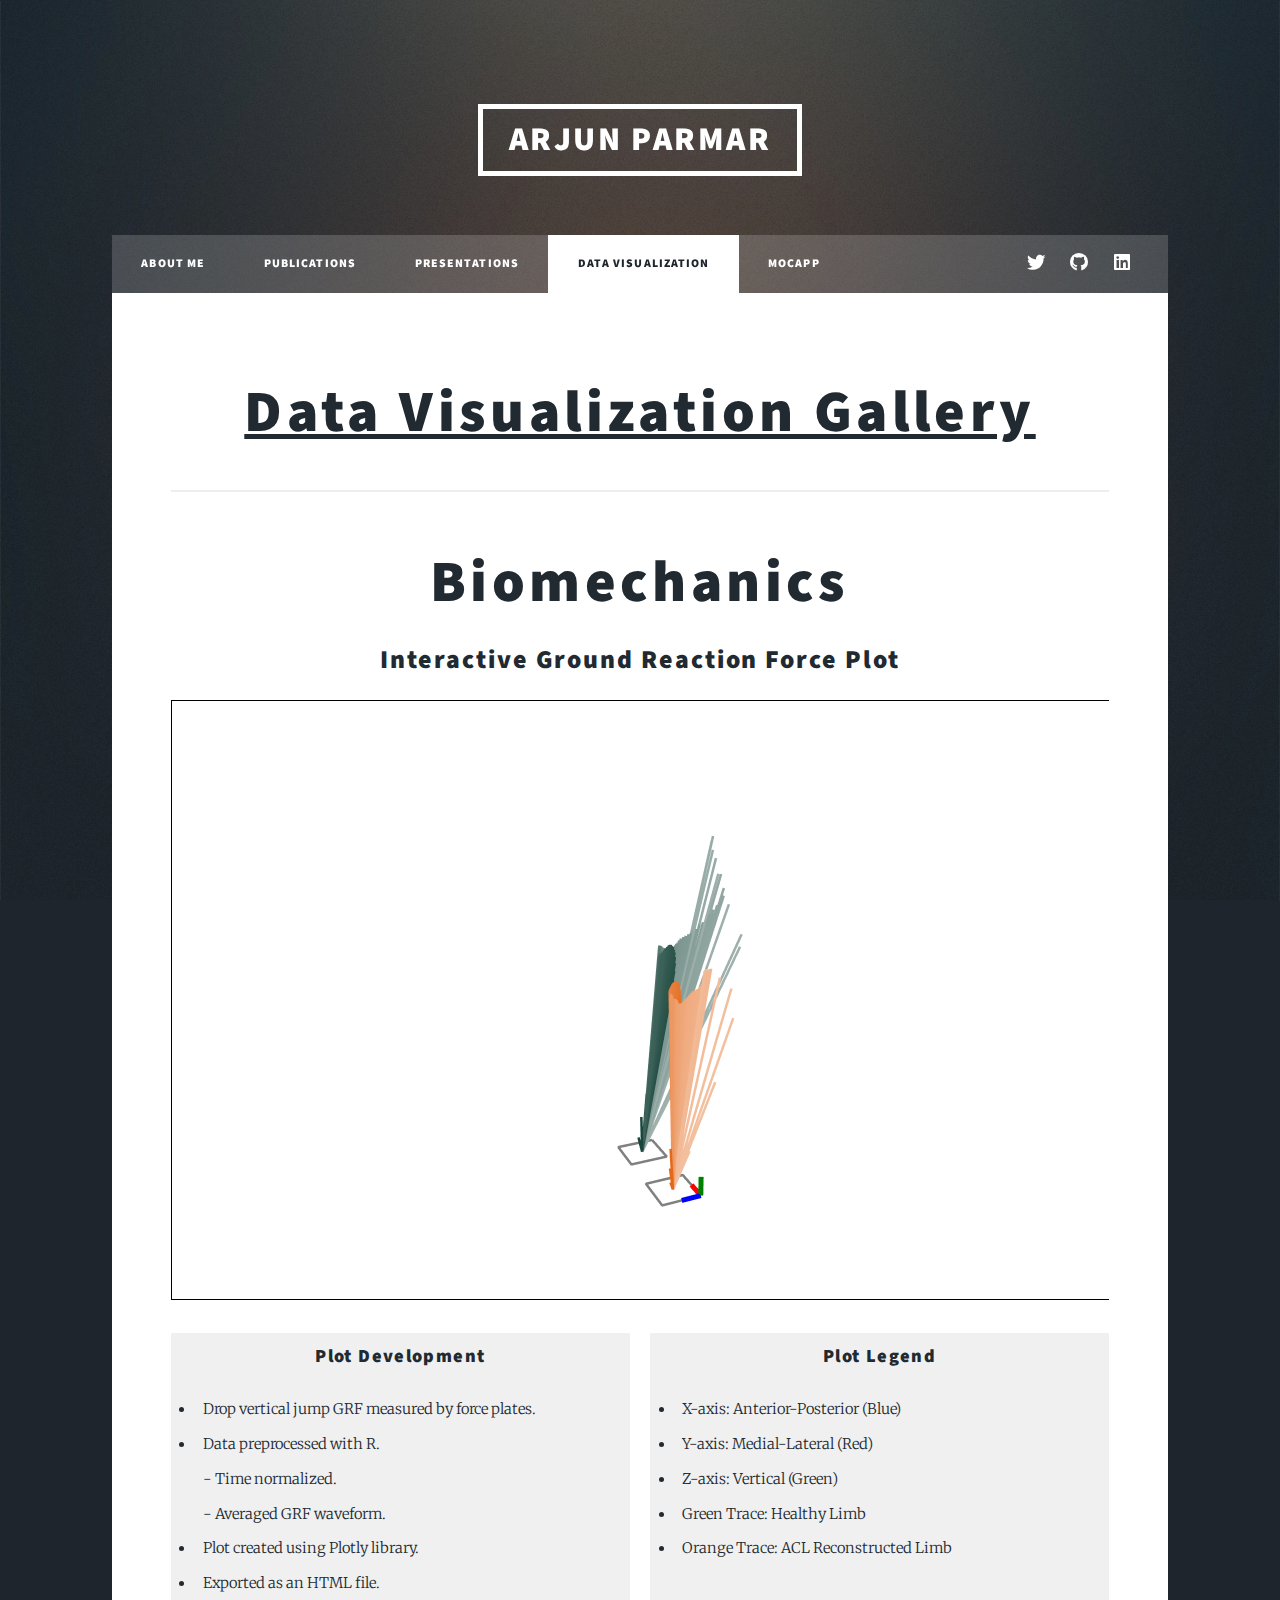
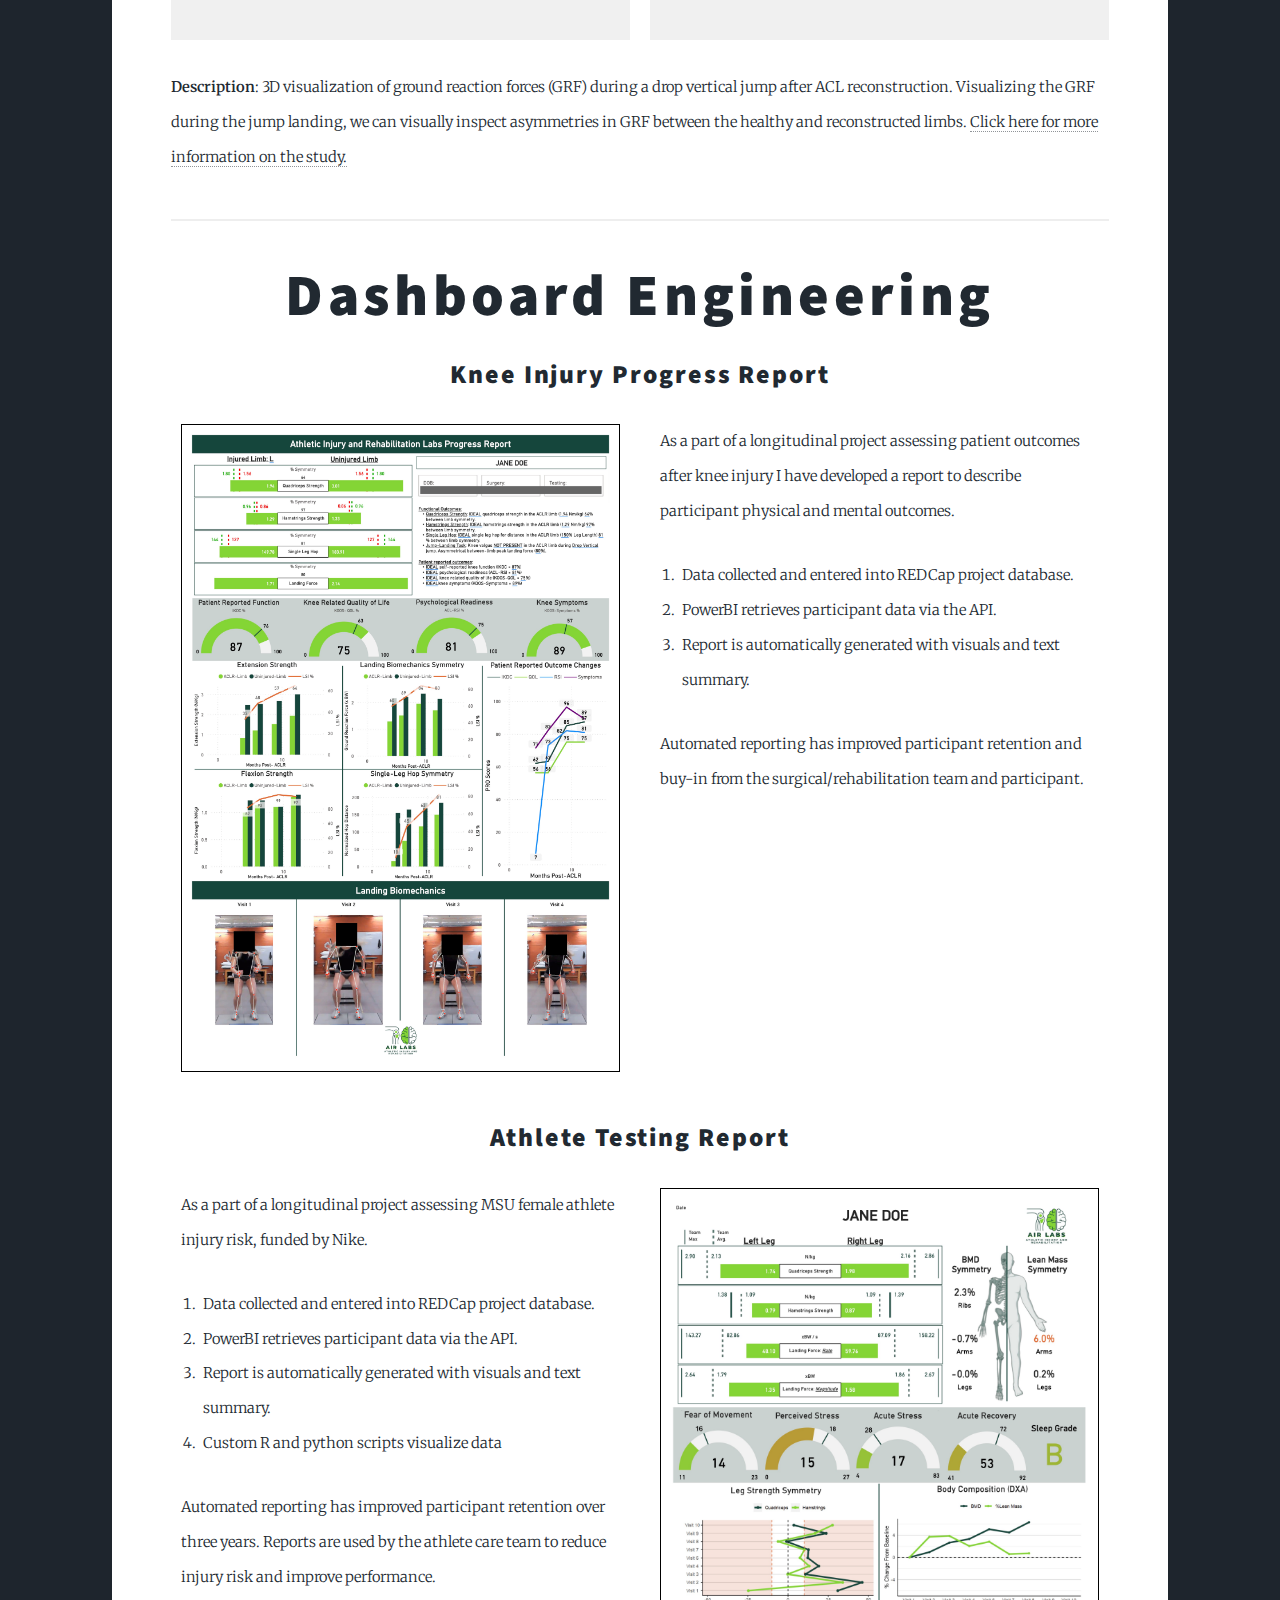
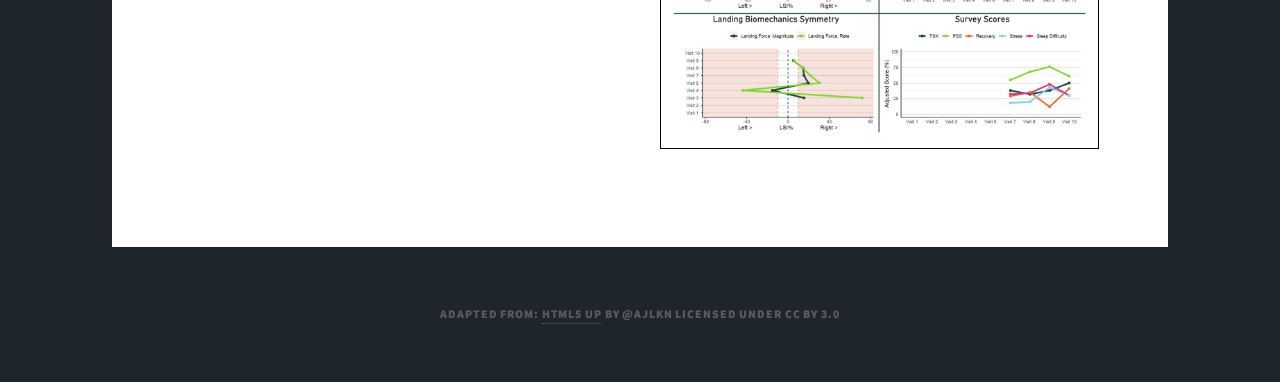
==== commit 2a792a0d: "mobile updates" ====
--- a/datavis.html
+++ b/datavis.html
@@ -1,9 +1,4 @@
 <!DOCTYPE HTML>
-<!--
-	Massively by HTML5 UP
-	html5up.net | @ajlkn
-	Free for personal and commercial use under the CCA 3.0 license (html5up.net/license)
--->
 <html>
 
 <head>
@@ -14,6 +9,59 @@
     <noscript>
         <link rel="stylesheet" href="assets/css/noscript.css" />
     </noscript>
+    <style>
+        /* Custom mobile responsive styles */
+        .flex-container {
+            display: flex;
+            flex-wrap: wrap;
+            gap: 20px;
+            margin-bottom: 30px;
+        }
+
+        .flex-item {
+            flex: 1 1 100%;
+            padding: 10px;
+            box-sizing: border-box;
+        }
+
+        .info-box {
+            background-color: #f0f0f0;
+        }
+
+        .plot-container {
+            width: 100%;
+            margin: 20px 0;
+        }
+
+        .plot-iframe {
+            width: 100%;
+            height: 400px;
+            border: 1px solid black;
+        }
+
+        .report-image {
+            max-width: 100%;
+            height: auto;
+            display: block;
+            margin: 0 auto;
+            border: 1px solid black;
+        }
+
+        /* Media queries for larger screens */
+        @media screen and (min-width: 768px) {
+            .info-item {
+                flex: 1 1 48%;
+            }
+
+            .plot-iframe {
+                height: 600px;
+            }
+
+            .report-item {
+                flex: 1 1 48%;
+            }
+        }
+    </style>
 </head>
 
 <body class="is-preload">
@@ -33,7 +81,7 @@
                 <li><a href="Publications.html">Publications</a></li>
                 <li><a href="presentations.html">Presentations</a></li>
                 <li class="active"><a href="datavis.html">Data Visualization</a></li>
-                <li><a href="MocAPP.html">MoCAPP</a></li>
+                <li><a href="MoCAPP.html">MoCAPP</a></li>
             </ul>
             <ul class="icons">
                 <li><a href="https://x.com/@Ajparmar_" class="icon brands alt fa-twitter"><span
@@ -42,7 +90,6 @@
                             class="label">GitHub</span></a></li>
                 <li><a href="https://linkedin.com/in/arjunparmar9" class="icon brands alt fa-linkedin"><span
                             class="label">LinkedIn</span></a></li>
-
             </ul>
         </nav>
 
@@ -60,11 +107,18 @@
                 </div>
 
                 <div style="text-align: center;">
-                    <h2> Interactive Ground Reaction Force Plot</h2>
-                </div>
-                <div style="display: flex; justify-content: space-between; align-items: flex-start; gap: 20px;">
+                    <h2>Interactive Ground Reaction Force Plot</h2>
+                </div>
+                
+                <!-- Plot on its own row -->
+                <div class="plot-container">
+                    <iframe src="plots/3dplot.html" class="plot-iframe"></iframe>
+                </div>
+                
+                <!-- Info sections below in two columns -->
+                <div class="flex-container">
                     <!-- Left Column: Plot Specifics -->
-                    <div style="width: 30%; padding: 10px; background-color: #f0f0f0; box-sizing: border-box;">
+                    <div class="flex-item info-item info-box">
                         <div style="text-align: center;">
                             <h3>Plot Development</h3>
                         </div>
@@ -79,13 +133,9 @@
                             <li>Exported as an HTML file.</li>
                         </ul>
                     </div>
-                    <!-- Center Column: Plot -->
-                    <div style="width: 40%; padding: 0px; box-sizing: border-box;">
-                        <iframe src="plots/3dplot.html"
-                            style="width: 100%; height: 600px; border: 1px solid black;"></iframe>
-                    </div>
+                    
                     <!-- Right Column: Plot Description -->
-                    <div style="width: 30%; padding: 10px; background-color: #f0f0f0; box-sizing: border-box;">
+                    <div class="flex-item info-item info-box">
                         <div style="text-align: center;">
                             <h3>Plot Legend</h3>
                         </div>
@@ -98,78 +148,73 @@
                         </ul>
                     </div>
                 </div>
-                <p><b>Description</b>: 3D visialization of ground reaction forces (GRF) during adrop vertical jump after
+                
+                <p><b>Description</b>: 3D visualization of ground reaction forces (GRF) during a drop vertical jump after
                     ACL reconstruction.
-                    Visualising the GRF during the jump landing, we can visualy inspect asymmetries in GRF between the
+                    Visualizing the GRF during the jump landing, we can visually inspect asymmetries in GRF between the
                     healthy and reconstructed limbs.
                     <a href="presentations.html#3D_GRF">Click here for more information on the study.</a>
                 </p>
-                <br>
-
-
+                
                 <hr>
                 <div style="text-align: center;">
                     <h1>Dashboard Engineering</h1>
                 </div>
 
-                <div style="text-align: center;">
-                    <h2> Knee Injury Progress Report</h2>
-                </div>
-                <div style="display: flex; justify-content: space-between; align-items: flex-start; margin-top: 20px;">
-                    <!-- Left: Embedded PDF -->
-                    <div style="width: 50%; padding: 10px; box-sizing: border-box;">
-                        <iframe src="files/PRO Report.pdf"
-                            style="width: 100%; height: 700px; border: 1px solid black;">
-                        </iframe>
-                    </div>
-                    <!-- Right: Placeholder for additional content -->
-                    <div style="width: 50%; padding: 10px; box-sizing: border-box;">
-                        <!-- Add content for the right side if needed -->
+                <div style="text-align: center; margin-bottom: 20px;">
+                    <h2>Knee Injury Progress Report</h2>
+                </div>
+                
+                <!-- Responsive flex layout for Knee Injury Report section -->
+                <div class="flex-container">
+                    <!-- Image -->
+                    <div class="flex-item report-item">
+                        <img src="images/PRO Report.jpg" alt="Knee Injury Progress Report" class="report-image">
+                    </div>
+                    
+                    <!-- Description -->
+                    <div class="flex-item report-item">
                         <p>As a part of a longitudinal project assessing patient outcomes after knee injury I have
-                            developped a report to describe participant phsyical and mental outcomes.
-                            <br>
+                            developed a report to describe participant physical and mental outcomes.
+                        </p>
                         <ol>
                             <li>Data collected and entered into REDCap project database.</li>
-                            <li>PowerBI retrives participant data via the API.</li>
+                            <li>PowerBI retrieves participant data via the API.</li>
                             <li>Report is automatically generated with visuals and text summary.</li>
                         </ol>
-                        Automated reporting has improved participant retention and buy in from the
-                        surgical/rehabilitaion team and participant.
+                        <p>Automated reporting has improved participant retention and buy-in from the
+                            surgical/rehabilitation team and participant.
                         </p>
                     </div>
                 </div>
-
-                <div style="text-align: center;">
-                    <h2> Athlete Testing Report</h2>
-                </div>
-                <div style="display: flex; justify-content: space-between; align-items: flex-start; margin-top: 20px;">
-                    <!-- Left: Placeholder for additional content -->
-                    <div style="width: 50%; padding: 10px; box-sizing: border-box;">
-                        <!-- Add content for the right side if needed -->
-                        <p>As a part of a longitudinal project assessing MSU female athlete injury risk, funded by Nike.
-                            <br>
+                
+                <div style="text-align: center; margin: 40px 0 20px;">
+                    <h2>Athlete Testing Report</h2>
+                </div>
+                
+                <!-- Responsive flex layout for Athlete Testing Report section -->
+                <div class="flex-container">
+                    <!-- Description -->
+                    <div class="flex-item report-item">
+                        <p>As a part of a longitudinal project assessing MSU female athlete injury risk, funded by Nike.</p>
                         <ol>
                             <li>Data collected and entered into REDCap project database.</li>
-                            <li>PowerBI retrives participant data via the API.</li>
+                            <li>PowerBI retrieves participant data via the API.</li>
                             <li>Report is automatically generated with visuals and text summary.</li>
-                            - Custom R and python scripts visualize data
+                            <li>Custom R and python scripts visualize data</li>
                         </ol>
-                        Automated reporting has improved participant retention over three years. Reports are used by the
-                        athlete care team to reduce injury risk and imrpove performance.
+                        <p>Automated reporting has improved participant retention over three years. Reports are used by the
+                            athlete care team to reduce injury risk and improve performance.
                         </p>
                     </div>
-                    <!-- Right: Embedded PDF -->
-                    <div style="width: 50%; padding: 10px; box-sizing: border-box;">
-                        <iframe src="files/Nike Report.pdf"
-                            style="width: 100%; height: 700px; border: 1px solid black;">
-                        </iframe>
-                    </div>
-                </div>
-
+                    
+                    <!-- Image -->
+                    <div class="flex-item report-item">
+                        <img src="images/Nike Report.jpg" alt="Athlete Testing Report" class="report-image">
+                    </div>
+                </div>
             </section>
         </div>
-
-
 
         <!-- Copyright -->
         <div id="copyright">
@@ -177,7 +222,6 @@
                 <li>Adapted from: <a href="https://html5up.net">HTML5 UP</a> by @ajlkn Licensed under CC BY 3.0</li>
             </ul>
         </div>
-
     </div>
 
     <!-- Scripts -->
